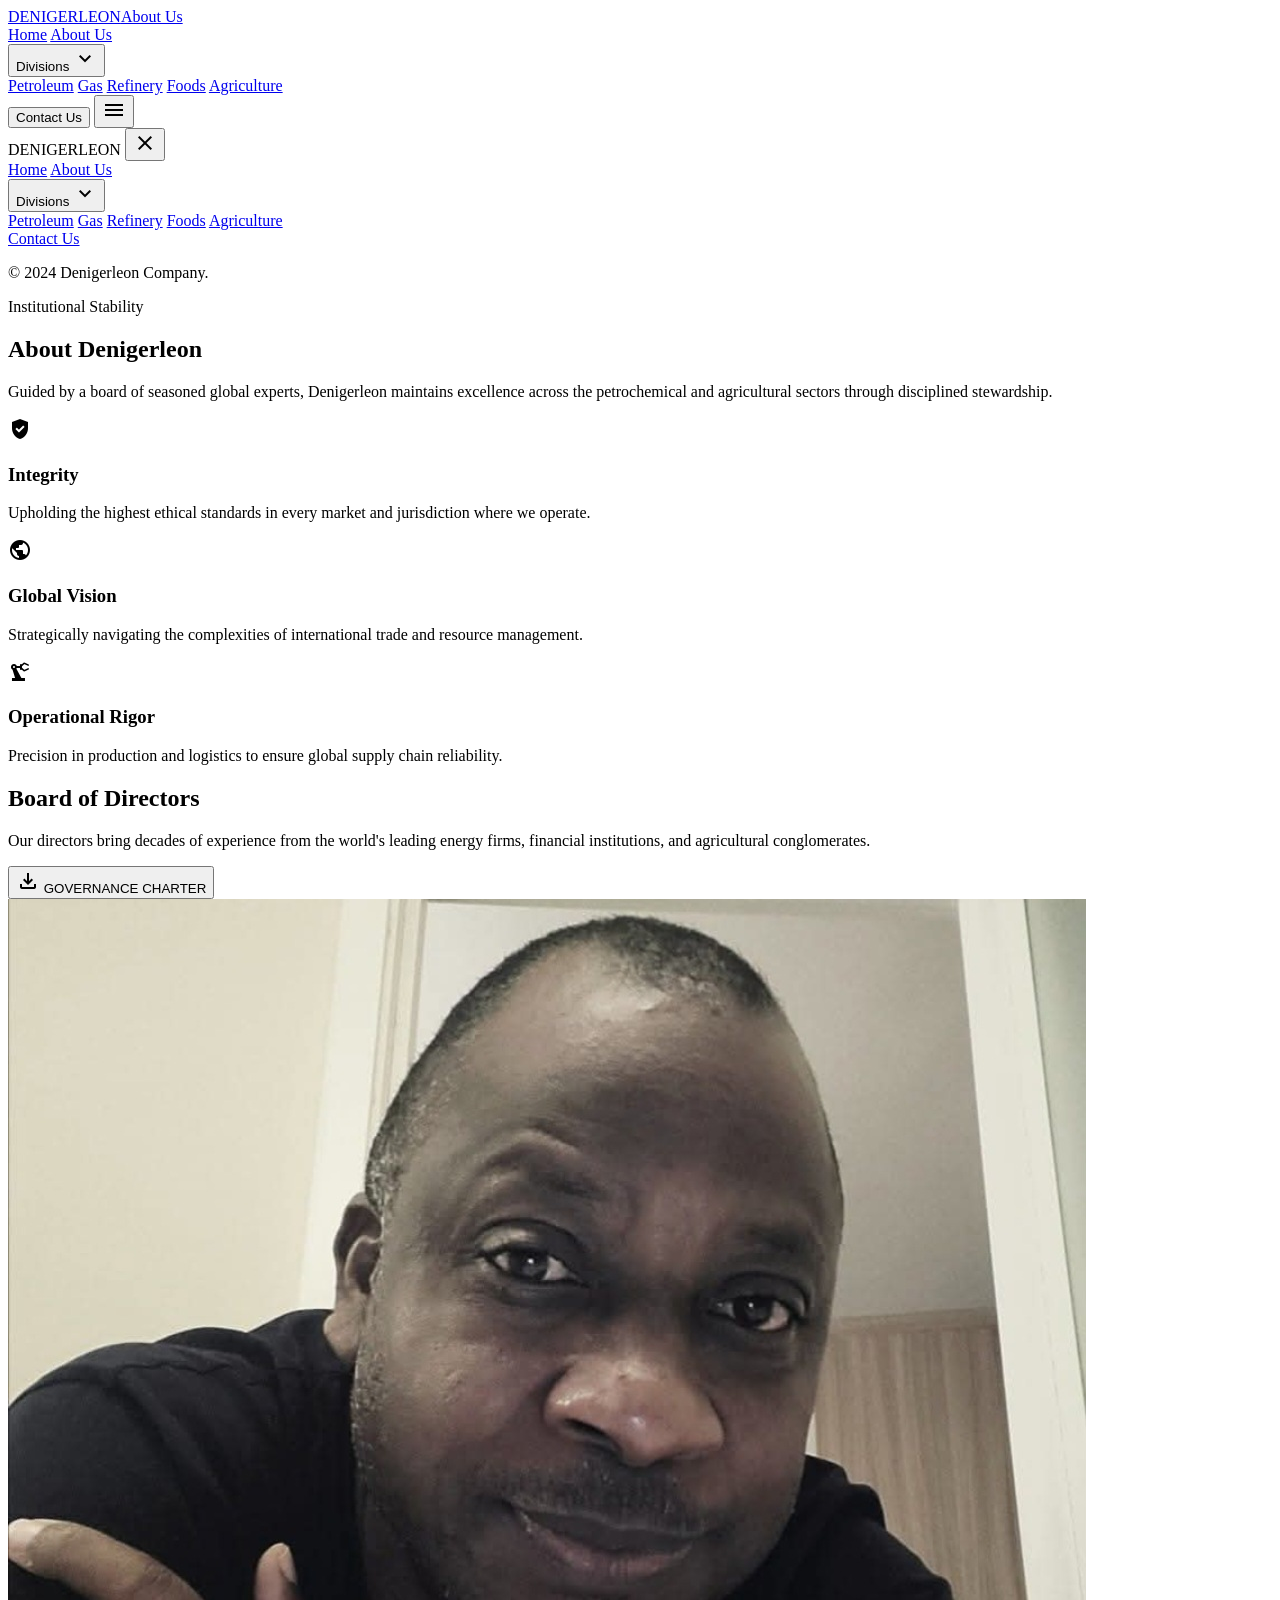
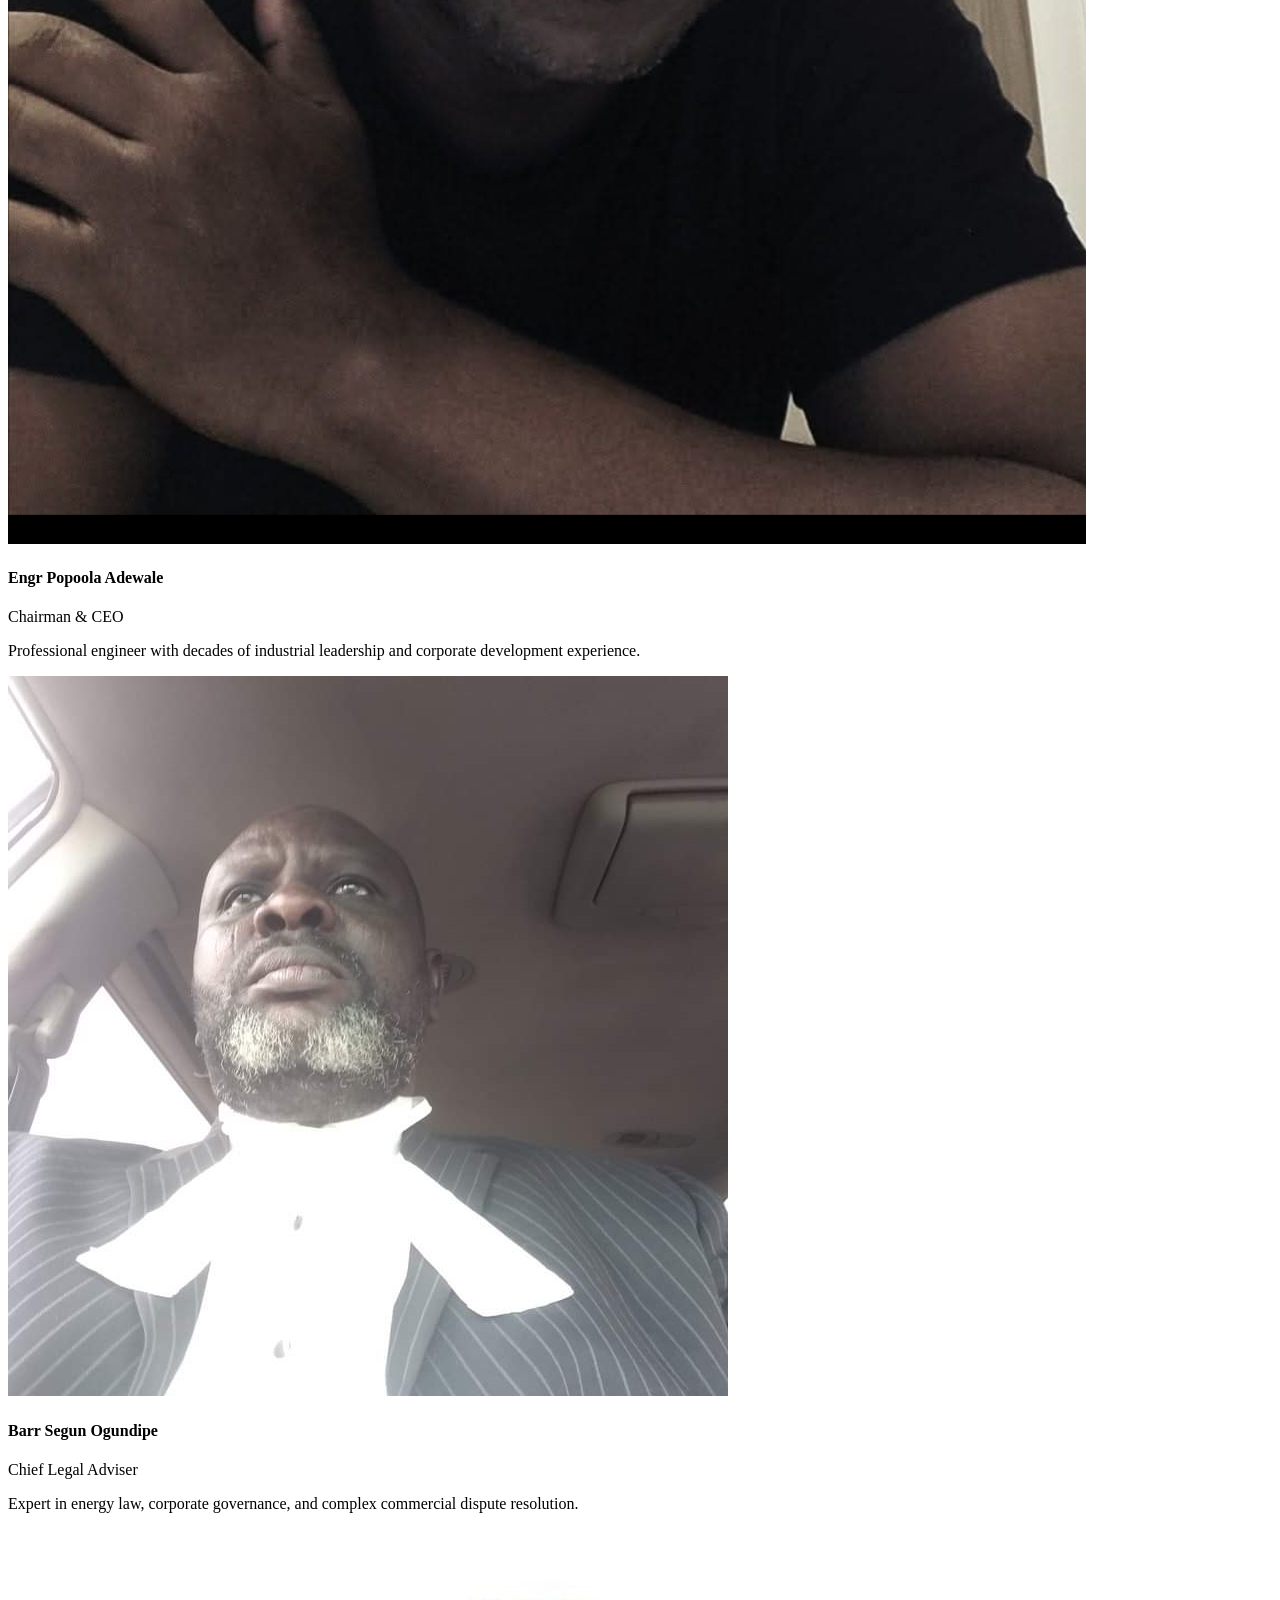
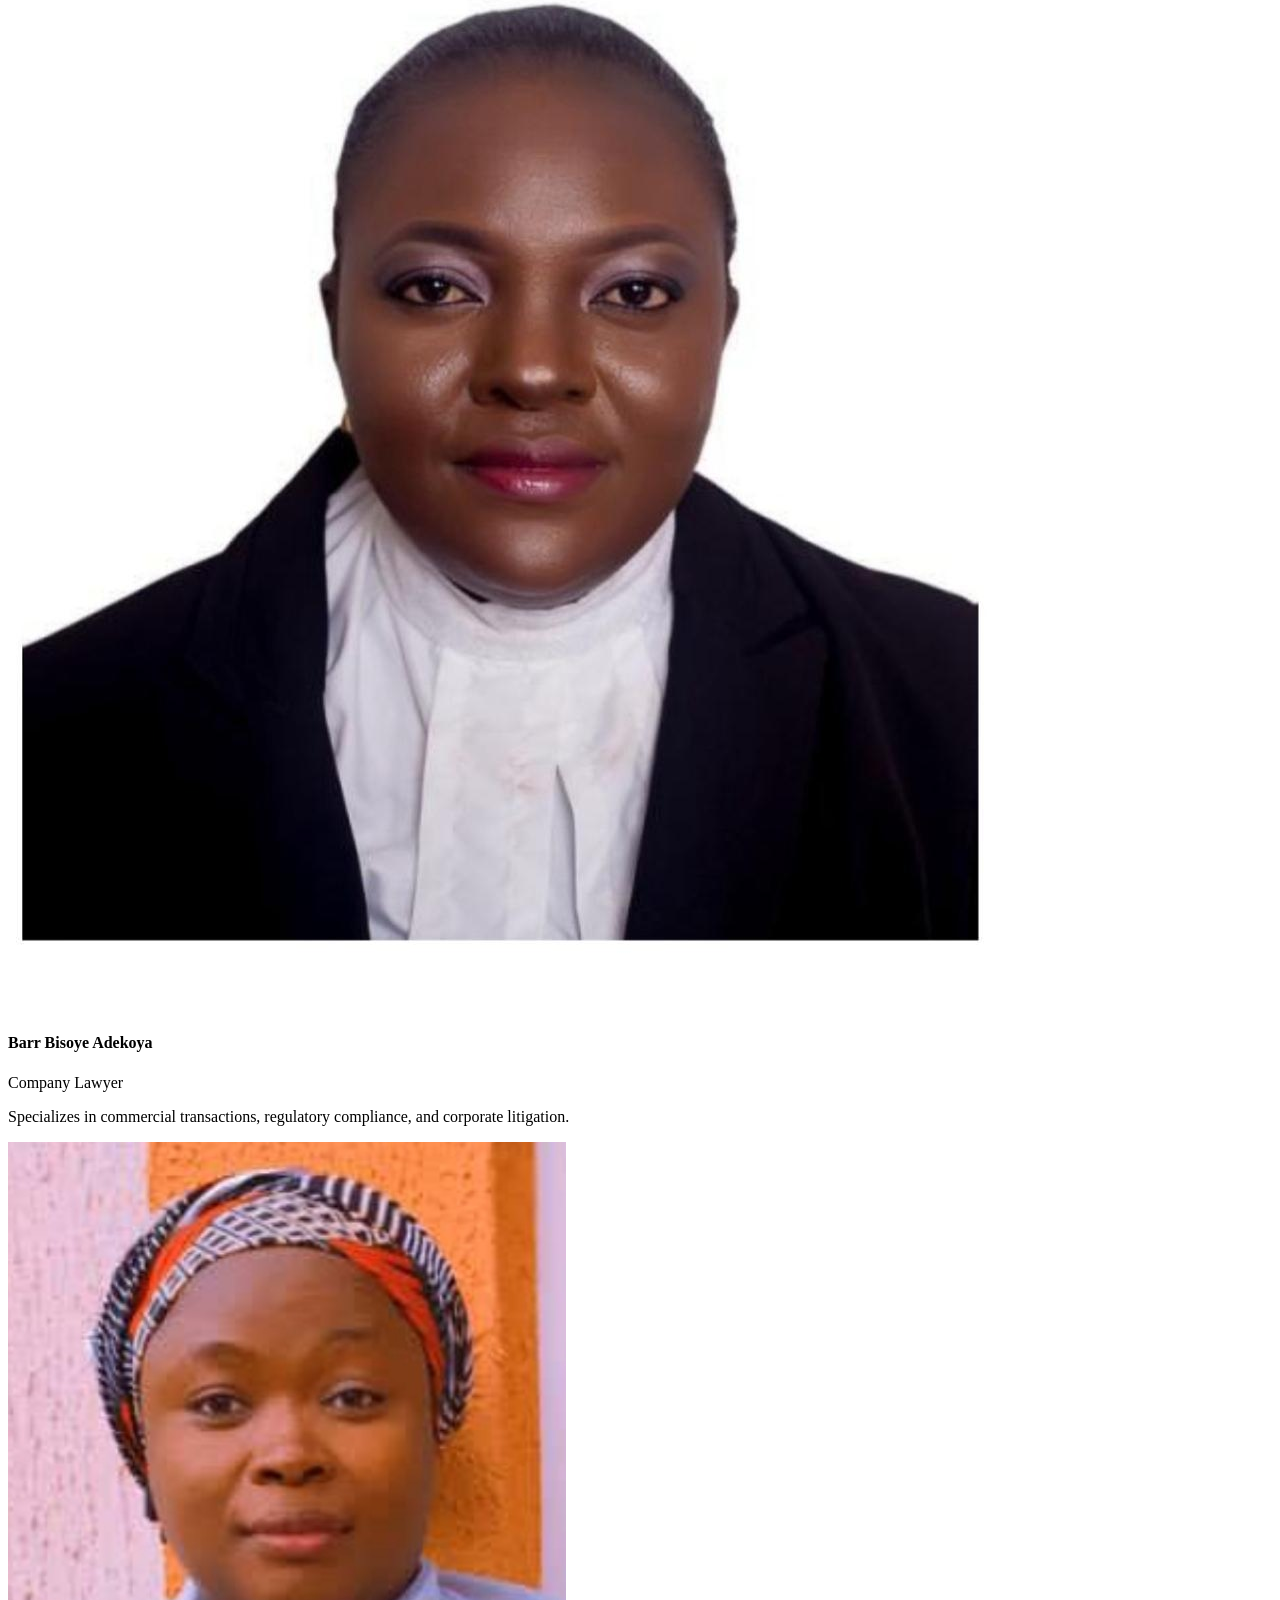
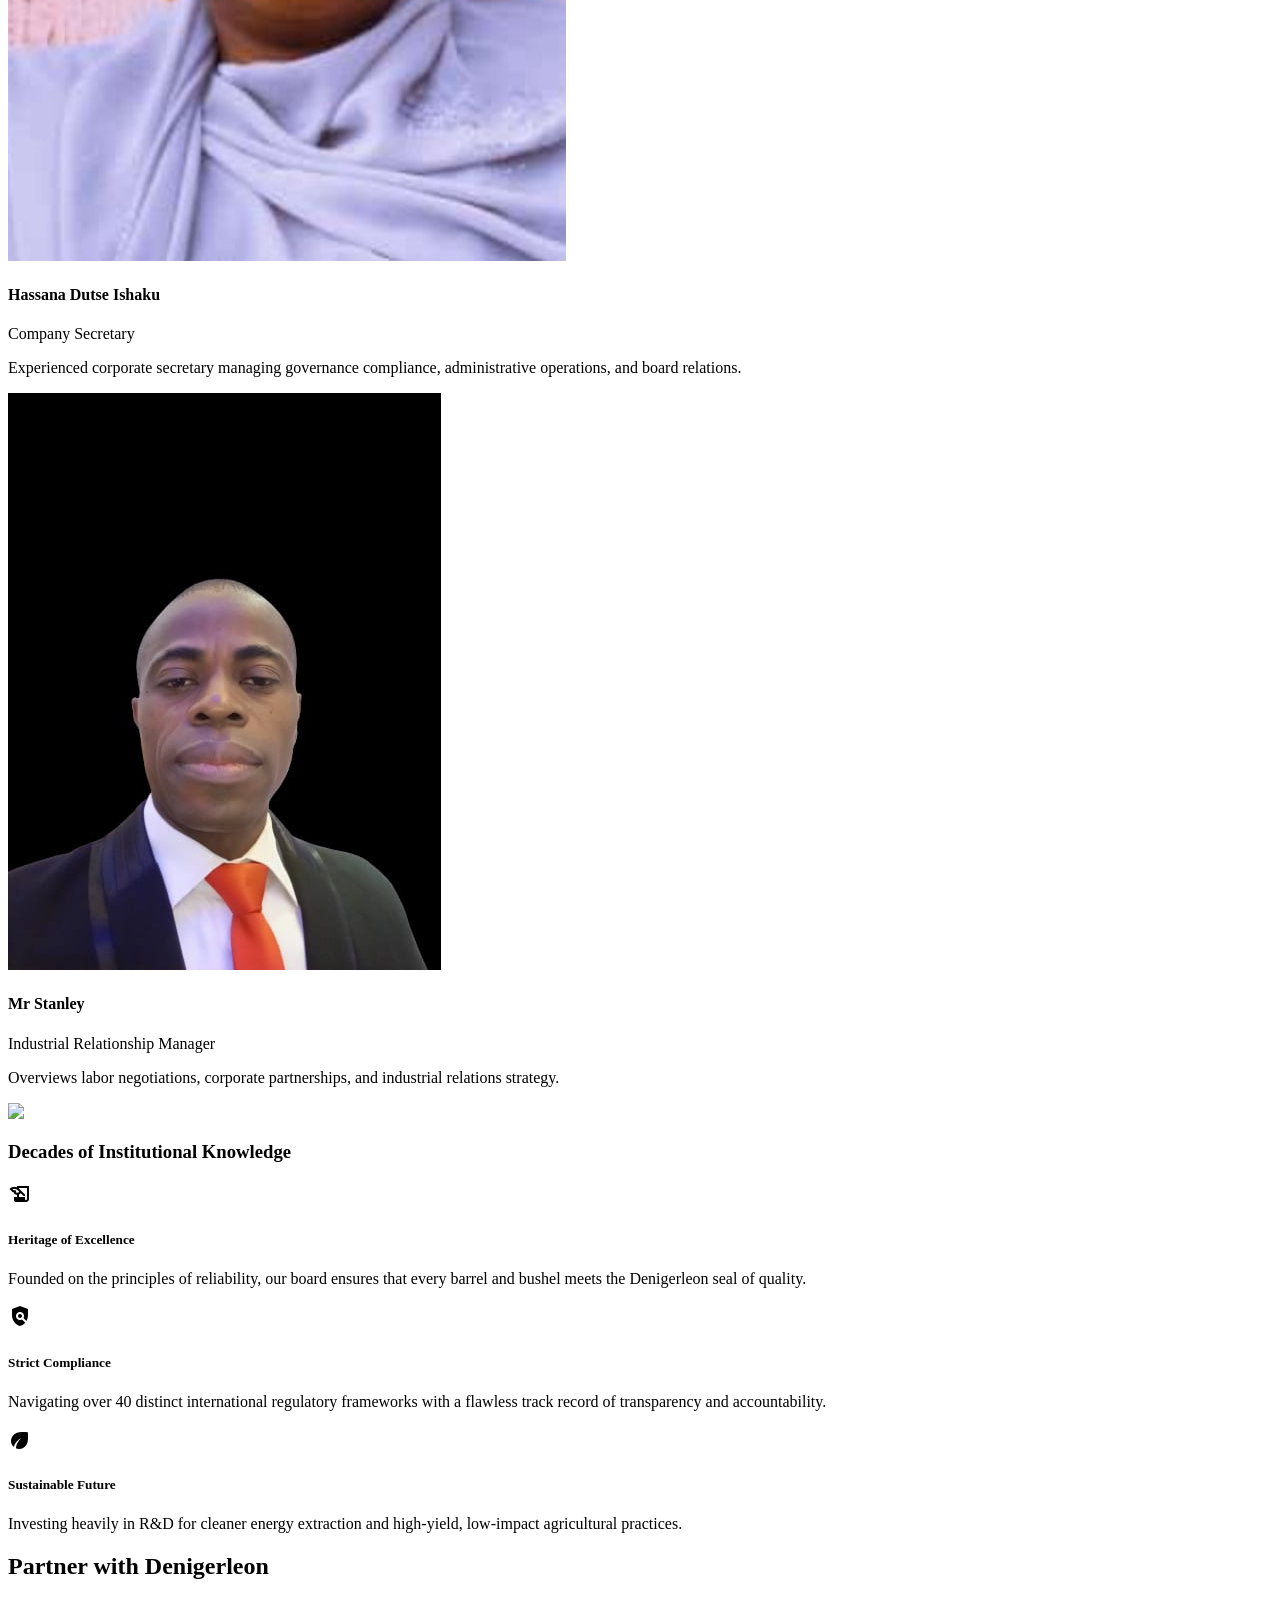
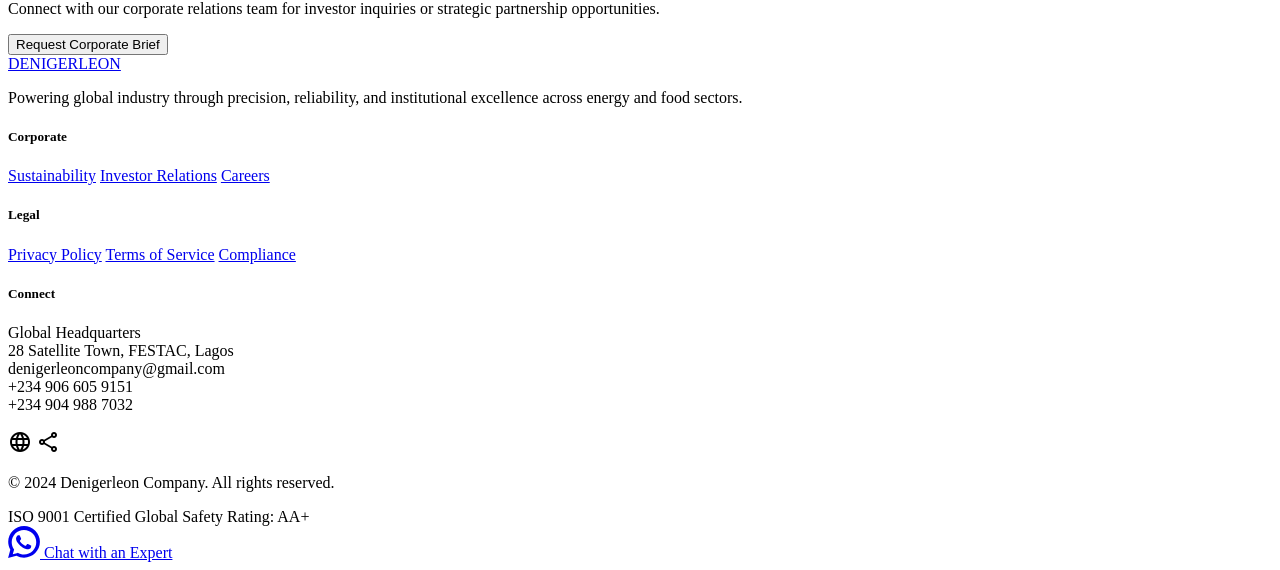
==== about.html @ 096b97d7 "style: update footer text colors to slate-300 across all site pages" ====
<!DOCTYPE html>

<html class="light" lang="en"><head>
<meta charset="utf-8"/>
<meta content="width=device-width, initial-scale=1.0" name="viewport"/>
<title>Leadership | DENIGERLEON</title>
<script src="https://cdn.tailwindcss.com?plugins=forms,container-queries"></script>
<link href="https://fonts.googleapis.com/css2?family=Montserrat:wght@600;700&amp;family=Inter:wght@400;500;600&amp;display=swap" rel="stylesheet"/>
<link href="https://fonts.googleapis.com/css2?family=Material+Symbols+Outlined:wght,FILL@100..700,0..1&amp;display=swap" rel="stylesheet"/>
<link href="https://fonts.googleapis.com/css2?family=Material+Symbols+Outlined:wght,FILL@100..700,0..1&amp;display=swap" rel="stylesheet"/>
<script id="tailwind-config">
      tailwind.config = {
        darkMode: "class",
        theme: {
          extend: {
            "colors": {
                    "energy-blue": "#3C5CCF",
                    "on-secondary-fixed-variant": "#5d4201",
                    "surface-container-high": "#e0e8fb",
                    "error-container": "#ffdad6",
                    "primary-fixed-dim": "#c5c6d1",
                    "surface-dim": "#d2daec",
                    "secondary-fixed-dim": "#e9c176",
                    "on-primary-fixed": "#191b23",
                    "secondary-container": "#fed488",
                    "on-secondary-fixed": "#261900",
                    "surface-container-low": "#f0f3ff",
                    "on-primary-fixed-variant": "#45464f",
                    "inverse-on-surface": "#ecf1ff",
                    "background": "#f9f9ff",
                    "on-error-container": "#93000a",
                    "outline-variant": "#c7c6cb",
                    "on-tertiary-fixed": "#001453",
                    "tertiary-fixed": "#dde1ff",
                    "surface-container": "#e7eeff",
                    "error": "#ba1a1a",
                    "surface-tint": "#5c5e67",
                    "on-tertiary-container": "#607ff3",
                    "on-primary": "#ffffff",
                    "primary": "#05070e",
                    "inverse-primary": "#c5c6d1",
                    "primary-container": "#1d1f27",
                    "on-tertiary": "#ffffff",
                    "tertiary-fixed-dim": "#b7c4ff",
                    "on-primary-container": "#858690",
                    "surface-bright": "#f9f9ff",
                    "tertiary-container": "#00175b",
                    "on-tertiary-fixed-variant": "#113aaf",
                    "secondary": "#775a19",
                    "on-background": "#141c29",
                    "inverse-surface": "#29313f",
                    "primary-fixed": "#e1e2ed",
                    "gold-accent": "#C5A059",
                    "surface-container-highest": "#dbe3f5",
                    "on-error": "#ffffff",
                    "navy-deep": "#1D1F27",
                    "on-surface-variant": "#46464b",
                    "on-secondary": "#ffffff",
                    "tertiary": "#000420",
                    "on-secondary-container": "#785a1a",
                    "secondary-fixed": "#ffdea5",
                    "outline": "#77767c",
                    "slate-gray": "#6A7282",
                    "on-surface": "#141c29",
                    "surface-container-lowest": "#ffffff",
                    "surface-variant": "#dbe3f5",
                    "surface": "#f9f9ff",
                    "surface-off-white": "#F8F8F8"
            },
            "borderRadius": {
                    "DEFAULT": "0.25rem",
                    "lg": "0.5rem",
                    "xl": "0.75rem",
                    "full": "9999px"
            },
            "spacing": {
                    "margin-desktop": "64px",
                    "stack-lg": "32px",
                    "container-max": "1280px",
                    "gutter": "24px",
                    "margin-tablet": "32px",
                    "stack-sm": "8px",
                    "stack-md": "16px",
                    "margin-mobile": "20px"
            },
            "fontFamily": {
                    "display-lg": ["Montserrat"],
                    "headline-md": ["Montserrat"],
                    "headline-lg": ["Montserrat"],
                    "label-sm": ["Inter"],
                    "body-md": ["Inter"],
                    "label-lg": ["Inter"],
                    "body-lg": ["Inter"]
            },
            "fontSize": {
                    "display-lg": ["56px", {"lineHeight": "64px", "letterSpacing": "-0.02em", "fontWeight": "700"}],
                    "headline-md": ["24px", {"lineHeight": "32px", "fontWeight": "600"}],
                    "headline-lg": ["32px", {"lineHeight": "40px", "fontWeight": "600"}],
                    "label-sm": ["12px", {"lineHeight": "16px", "letterSpacing": "0.03em", "fontWeight": "500"}],
                    "body-md": ["16px", {"lineHeight": "24px", "fontWeight": "400"}],
                    "label-lg": ["14px", {"lineHeight": "20px", "letterSpacing": "0.05em", "fontWeight": "600"}],
                    "body-lg": ["18px", {"lineHeight": "28px", "fontWeight": "400"}]
            }
          },
        },
      }
    </script>
<style>
        .material-symbols-outlined {
            font-variation-settings: 'FILL' 0, 'wght' 400, 'GRAD' 0, 'opsz' 24;
        }
        .text-shadow-sm { text-shadow: 0 1px 2px rgba(0,0,0,0.1); }
        .bento-grid {
            display: grid;
            grid-template-columns: repeat(12, 1fr);
            gap: 24px;
        }
        .executive-card:hover .overlay { opacity: 1; }
    </style>
<link href="css/transitions.css" rel="stylesheet"/>
</head>
<body class="bg-surface-off-white text-on-surface font-body-md selection:bg-gold-accent selection:text-navy-deep overflow-x-hidden">
<!-- Top Navigation Bar (Shared Component) -->
<header class="fixed top-0 w-full z-50 h-20 bg-surface-container-lowest dark:bg-navy-deep shadow-sm transition-all duration-200">
<div class="container mx-auto max-w-container-max h-full flex justify-between items-center px-4 md:px-8">
<a href="index.html" class="flex items-center gap-2"><span class="font-display-lg text-headline-md font-bold text-navy-deep dark:text-surface-bright tracking-tight">DENIGERLEON</span><span class="text-xs font-bold text-gold-accent tracking-widest uppercase border-l border-black/10 dark:border-white/10 pl-2 ml-1 shrink-0">About Us</span></a>
<nav class="hidden md:flex items-center gap-8">
  <a class="text-slate-gray dark:text-on-surface-variant hover:text-gold-accent font-label-lg text-label-lg uppercase tracking-wider transition-all duration-200" href="index.html">Home</a>
  <a class="text-gold-accent border-b-2 border-gold-accent pb-1 font-label-lg text-label-lg uppercase tracking-wider transition-all duration-200" href="about.html">About Us</a>
  
  
  
  <!-- Divisions Dropdown -->
  <div class="relative group">
    <button class="text-slate-gray dark:text-on-surface-variant hover:text-gold-accent flex items-center gap-1 transition-colors duration-200 focus:outline-none py-2 font-label-lg text-label-lg uppercase tracking-wider">
      <span>Divisions</span>
      <span class="material-symbols-outlined text-sm transition-transform duration-200 group-hover:rotate-180">keyboard_arrow_down</span>
    </button>
    <!-- Dropdown Menu -->
    <div class="absolute left-0 mt-2 w-52 bg-navy-deep/95 backdrop-blur-md border border-white/10 rounded-lg shadow-xl opacity-0 invisible transform translate-y-2 group-hover:opacity-100 group-hover:visible group-hover:translate-y-0 transition-all duration-300 z-50 py-2">
      <a class="text-surface-bright/80 hover:text-gold-accent hover:bg-white/5 block px-4 py-2 text-sm transition-colors" href="petroleum.html">Petroleum</a>
      <a class="text-surface-bright/80 hover:text-gold-accent hover:bg-white/5 block px-4 py-2 text-sm transition-colors" href="gas.html">Gas</a>
      <a class="text-surface-bright/80 hover:text-gold-accent hover:bg-white/5 block px-4 py-2 text-sm transition-colors" href="refinery.html">Refinery</a>
      <a class="text-surface-bright/80 hover:text-gold-accent hover:bg-white/5 block px-4 py-2 text-sm transition-colors" href="foods.html">Foods</a>
      <a class="text-surface-bright/80 hover:text-gold-accent hover:bg-white/5 block px-4 py-2 text-sm transition-colors" href="agriculture.html">Agriculture</a>
    </div>
  </div>
</nav>
<div class="flex items-center gap-6">

<a href="contact.html" class="hidden sm:inline-block"><button class="bg-navy-deep text-on-primary px-6 py-2.5 rounded-lg font-label-lg uppercase tracking-widest hover:bg-gold-accent transition-standard">
                Contact Us
            </button></a>

<button id="mobile-menu-btn" class="md:hidden flex items-center justify-center p-2 text-navy-deep dark:text-surface-bright hover:text-gold-accent transition-colors duration-200 focus:outline-none" aria-label="Toggle mobile menu">
  <span class="material-symbols-outlined text-3xl">menu</span>
</button>
</div></div>
</header>

<!-- Mobile Drawer Backdrop -->
<div id="mobile-drawer-backdrop" class="fixed inset-0 bg-black/50 backdrop-blur-sm z-[90] opacity-0 pointer-events-none transition-opacity duration-300 md:hidden"></div>

<!-- Mobile Drawer/Overlay -->
<div id="mobile-drawer" class="fixed inset-y-0 right-0 w-full max-w-xs bg-navy-deep/98 backdrop-blur-lg z-[100] flex flex-col justify-between p-6 shadow-2xl transition-transform duration-300 transform translate-x-full md:hidden">
  <!-- Drawer Header -->
  <div class="flex justify-between items-center border-b border-white/10 pb-4">
    <span class="font-display-lg text-headline-md font-bold text-surface-bright tracking-tight">DENIGERLEON</span>
    <button id="mobile-menu-close" class="flex items-center justify-center p-2 text-surface-bright hover:text-gold-accent focus:outline-none transition-colors duration-200" aria-label="Close mobile menu">
      <span class="material-symbols-outlined text-3xl">close</span>
    </button>
  </div>
  
  <!-- Drawer Links -->
  <nav class="flex flex-col gap-6 my-auto items-start pl-4 w-full">
    <a class="text-surface-bright/80 hover:text-gold-accent font-display-lg text-2xl uppercase tracking-wider transition-colors duration-200" href="index.html">Home</a>
    <a class="text-gold-accent border-l-4 border-gold-accent pl-4 font-bold font-display-lg text-2xl uppercase tracking-wider transition-colors duration-200" href="about.html">About Us</a>
    
    
    
    <!-- Mobile Accordion Divisions -->
    <div class="w-full">
      <button id="mobile-divisions-toggle" class="text-surface-bright/80 hover:text-gold-accent flex items-center justify-between w-full font-display-lg text-2xl uppercase tracking-wider focus:outline-none">
        <span>Divisions</span>
        <span id="mobile-divisions-arrow" class=" material-symbols-outlined transition-transform duration-200">keyboard_arrow_down</span>
      </button>
      <div id="mobile-divisions-list" class="max-h-0 opacity-0 overflow-hidden flex-col gap-4 pl-4 mt-4 border-l border-white/10 transition-all duration-300 ease-in-out">
        <a class="text-surface-bright/70 hover:text-gold-accent font-display-lg text-xl uppercase tracking-wider transition-colors" href="petroleum.html">Petroleum</a>
        <a class="text-surface-bright/70 hover:text-gold-accent font-display-lg text-xl uppercase tracking-wider transition-colors" href="gas.html">Gas</a>
        <a class="text-surface-bright/70 hover:text-gold-accent font-display-lg text-xl uppercase tracking-wider transition-colors" href="refinery.html">Refinery</a>
        <a class="text-surface-bright/70 hover:text-gold-accent font-display-lg text-xl uppercase tracking-wider transition-colors" href="foods.html">Foods</a>
        <a class="text-surface-bright/70 hover:text-gold-accent font-display-lg text-xl uppercase tracking-wider transition-colors" href="agriculture.html">Agriculture</a>
      </div>
    </div>
  </nav>
  
  <!-- Drawer Footer -->
  <div class="flex flex-col items-center gap-4 border-t border-white/10 pt-6">
    <a href="contact.html" class="w-full text-center bg-gold-accent text-navy-deep font-label-lg py-3 rounded-lg uppercase tracking-wider hover:bg-gold-hover transition-colors duration-200 active:scale-95">Contact Us</a>
    <p class="text-xs text-on-surface-variant/60">© 2024 Denigerleon Company.</p>
  </div>
</div>
<main class="pt-20">
<!-- Hero Section -->
<section class="relative h-[460px] flex items-center overflow-hidden bg-navy-deep">

<div class="relative z-10 max-w-container-max mx-auto px-margin-mobile md:px-margin-desktop w-full">
<span class="text-gold-accent font-label-lg uppercase tracking-[0.3em] mb-4 block">Institutional Stability</span>
<h1 class="font-display-lg text-display-lg text-surface-bright mb-6 max-w-3xl">About Denigerleon</h1>
<p class="text-on-primary-container text-body-lg max-w-2xl">
                    Guided by a board of seasoned global experts, Denigerleon maintains excellence across the petrochemical and agricultural sectors through disciplined stewardship.
                </p>
</div>
</section>
<!-- Values & Corporate Summary -->
<section class="py-stack-lg bg-surface-container-lowest">
<div class="max-w-container-max mx-auto px-margin-mobile md:px-margin-desktop">
<div class="grid grid-cols-1 md:grid-cols-3 gap-gutter">
<div class="p-stack-md border-l-4 border-gold-accent bg-surface-container-low rounded-r-xl">
<span class="material-symbols-outlined text-gold-accent mb-4" style="font-variation-settings: 'FILL' 1;">verified_user</span>
<h3 class="font-headline-md text-navy-deep mb-2">Integrity</h3>
<p class="text-slate-gray text-body-md">Upholding the highest ethical standards in every market and jurisdiction where we operate.</p>
</div>
<div class="p-stack-md border-l-4 border-energy-blue bg-surface-container-low rounded-r-xl">
<span class="material-symbols-outlined text-energy-blue mb-4" style="font-variation-settings: 'FILL' 1;">public</span>
<h3 class="font-headline-md text-navy-deep mb-2">Global Vision</h3>
<p class="text-slate-gray text-body-md">Strategically navigating the complexities of international trade and resource management.</p>
</div>
<div class="p-stack-md border-l-4 border-navy-deep bg-surface-container-low rounded-r-xl">
<span class="material-symbols-outlined text-navy-deep mb-4" style="font-variation-settings: 'FILL' 1;">precision_manufacturing</span>
<h3 class="font-headline-md text-navy-deep mb-2">Operational Rigor</h3>
<p class="text-slate-gray text-body-md">Precision in production and logistics to ensure global supply chain reliability.</p>
</div>
</div>
</div>
</section>
<!-- Directors Grid -->
<section class="py-24 bg-surface-off-white">
<div class="max-w-container-max mx-auto px-margin-mobile md:px-margin-desktop">
<div class="flex flex-col md:flex-row justify-between items-end mb-16 gap-8">
<div class="max-w-2xl">
<h2 class="font-display-lg text-headline-lg text-navy-deep mb-4">Board of Directors</h2>
<div class="w-20 h-1 bg-gold-accent mb-6"></div>
<p class="text-slate-gray text-body-lg">Our directors bring decades of experience from the world's leading energy firms, financial institutions, and agricultural conglomerates.</p>
</div>
<div class="flex gap-4">
<button class="flex items-center gap-2 border border-outline text-navy-deep px-6 py-3 rounded hover:bg-navy-deep hover:text-white transition-standard font-label-lg">
<span class="material-symbols-outlined text-sm">download</span>
                            GOVERNANCE CHARTER
                        </button>
</div>
</div>
<div class="grid grid-cols-1 sm:grid-cols-2 lg:grid-cols-3 xl:grid-cols-5 gap-6">
<!-- Director 1 -->
<div class="group relative overflow-hidden bg-white rounded-xl shadow-sm transition-standard hover:-translate-y-2 hover:shadow-xl executive-card">
<div class="aspect-[3/4] relative overflow-hidden">
<div class="absolute inset-0 bg-navy-deep/20 group-hover:bg-transparent transition-standard z-10"></div>
<img class="w-full h-full object-cover" data-alt="A professional studio portrait of Engr Popoola Adewale." src="img/Engr%20Popoola%20Adewale%20ceo.jpg"/>
</div>
<div class="p-6 border-t border-outline-variant">
<h4 class="font-headline-md text-navy-deep mb-1">Engr Popoola Adewale</h4>
<p class="text-gold-accent font-label-lg tracking-wider uppercase text-xs mb-4">Chairman &amp; CEO</p>
<p class="text-slate-gray text-body-md line-clamp-2">Professional engineer with decades of industrial leadership and corporate development experience.</p>
</div>
</div>
<!-- Director 2 -->
<div class="group relative overflow-hidden bg-white rounded-xl shadow-sm transition-standard hover:-translate-y-2 hover:shadow-xl executive-card">
<div class="aspect-[3/4] relative overflow-hidden">
<div class="absolute inset-0 bg-navy-deep/20 group-hover:bg-transparent transition-standard z-10"></div>
<img class="w-full h-full object-cover" data-alt="A professional studio portrait of Barr Segun Ogundipe." src="img/Cheif%20Legal%20Adviser%20%20Barr%20Segun%20Ogundipe.jpg"/>
</div>
<div class="p-6 border-t border-outline-variant">
<h4 class="font-headline-md text-navy-deep mb-1">Barr Segun Ogundipe</h4>
<p class="text-gold-accent font-label-lg tracking-wider uppercase text-xs mb-4">Chief Legal Adviser</p>
<p class="text-slate-gray text-body-md line-clamp-2">Expert in energy law, corporate governance, and complex commercial dispute resolution.</p>
</div>
</div>
<!-- Director 3 -->
<div class="group relative overflow-hidden bg-white rounded-xl shadow-sm transition-standard hover:-translate-y-2 hover:shadow-xl executive-card">
<div class="aspect-[3/4] relative overflow-hidden">
<div class="absolute inset-0 bg-navy-deep/20 group-hover:bg-transparent transition-standard z-10"></div>
<img class="w-full h-full object-cover" data-alt="A professional studio portrait of Barr Bisoye Adekoya." src="img/Company%20%20Lawyer%20%20Barr%20Bisoye%20Adekoya.jpg"/>
</div>
<div class="p-6 border-t border-outline-variant">
<h4 class="font-headline-md text-navy-deep mb-1">Barr Bisoye Adekoya</h4>
<p class="text-gold-accent font-label-lg tracking-wider uppercase text-xs mb-4">Company Lawyer</p>
<p class="text-slate-gray text-body-md line-clamp-2">Specializes in commercial transactions, regulatory compliance, and corporate litigation.</p>
</div>
</div>
<!-- Director 4 -->
<div class="group relative overflow-hidden bg-white rounded-xl shadow-sm transition-standard hover:-translate-y-2 hover:shadow-xl executive-card">
<div class="aspect-[3/4] relative overflow-hidden">
<div class="absolute inset-0 bg-navy-deep/20 group-hover:bg-transparent transition-standard z-10"></div>
<img class="w-full h-full object-cover" data-alt="A professional studio portrait of Hassana Dutse Ishaku." src="img/Company%20%20Secretary%20%20Hassana%20%20Dutse%20Ishaku.jpg"/>
</div>
<div class="p-6 border-t border-outline-variant">
<h4 class="font-headline-md text-navy-deep mb-1">Hassana Dutse Ishaku</h4>
<p class="text-gold-accent font-label-lg tracking-wider uppercase text-xs mb-4">Company Secretary</p>
<p class="text-slate-gray text-body-md line-clamp-2">Experienced corporate secretary managing governance compliance, administrative operations, and board relations.</p>
</div>
</div>
<!-- Director 5 -->
<div class="group relative overflow-hidden bg-white rounded-xl shadow-sm transition-standard hover:-translate-y-2 hover:shadow-xl executive-card">
<div class="aspect-[3/4] relative overflow-hidden">
<div class="absolute inset-0 bg-navy-deep/20 group-hover:bg-transparent transition-standard z-10"></div>
<img class="w-full h-full object-cover" data-alt="A professional studio portrait of Mr. Stanley." src="img/Industrial%20%20Relationship%20%20Manager%20Mr%20Stanley.jpg"/>
</div>
<div class="p-6 border-t border-outline-variant">
<h4 class="font-headline-md text-navy-deep mb-1">Mr Stanley</h4>
<p class="text-gold-accent font-label-lg tracking-wider uppercase text-xs mb-4">Industrial Relationship Manager</p>
<p class="text-slate-gray text-body-md line-clamp-2">Overviews labor negotiations, corporate partnerships, and industrial relations strategy.</p>
</div>
</div>
</div>
</div>
</div>
</section>
<!-- Institutional Trust Section -->
<section class="py-24 bg-navy-deep text-on-primary">
<div class="max-w-container-max mx-auto px-margin-mobile md:px-margin-desktop grid grid-cols-1 lg:grid-cols-2 gap-24 items-center">
<div class="relative">
<div class="hidden md:block absolute -top-12 -left-12 w-32 h-32 border-l-2 border-t-2 border-gold-accent opacity-30"></div>
<div class="hidden md:block absolute -bottom-12 -right-12 w-32 h-32 border-r-2 border-b-2 border-gold-accent opacity-30"></div>
<img class="rounded-lg shadow-2xl relative z-10" data-alt="A high-angle architectural shot of a massive, modern refinery and industrial complex at dawn. The metal structures are illuminated by soft morning light, creating a palette of deep blues, silvers, and warm gold highlights. The scene is clean, organized, and monumental, symbolizing industrial power and precision. The sky is a clear gradient of soft orange and deep morning blue." src="https://lh3.googleusercontent.com/aida-public/[base64]"/>
</div>
<div>
<h3 class="font-display-lg text-headline-lg mb-8 leading-tight">Decades of Institutional Knowledge</h3>
<div class="space-y-8">
<div class="flex gap-6">
<div class="w-12 h-12 bg-gold-accent flex items-center justify-center rounded-full shrink-0">
<span class="material-symbols-outlined text-navy-deep" style="font-variation-settings: 'FILL' 1;">history_edu</span>
</div>
<div>
<h5 class="font-headline-md text-body-lg font-bold mb-2">Heritage of Excellence</h5>
<p class="text-on-primary-container">Founded on the principles of reliability, our board ensures that every barrel and bushel meets the Denigerleon seal of quality.</p>
</div>
</div>
<div class="flex gap-6">
<div class="w-12 h-12 bg-energy-blue flex items-center justify-center rounded-full shrink-0">
<span class="material-symbols-outlined text-white" style="font-variation-settings: 'FILL' 1;">policy</span>
</div>
<div>
<h5 class="font-headline-md text-body-lg font-bold mb-2">Strict Compliance</h5>
<p class="text-on-primary-container">Navigating over 40 distinct international regulatory frameworks with a flawless track record of transparency and accountability.</p>
</div>
</div>
<div class="flex gap-6">
<div class="w-12 h-12 bg-surface-bright flex items-center justify-center rounded-full shrink-0">
<span class="material-symbols-outlined text-navy-deep" style="font-variation-settings: 'FILL' 1;">eco</span>
</div>
<div>
<h5 class="font-headline-md text-body-lg font-bold mb-2">Sustainable Future</h5>
<p class="text-on-primary-container">Investing heavily in R&amp;D for cleaner energy extraction and high-yield, low-impact agricultural practices.</p>
</div>
</div>
</div>
</div>
</div>
</section>
<!-- CTA Section -->
<section class="py-20 bg-gold-accent">
<div class="max-w-container-max mx-auto px-margin-mobile md:px-margin-desktop flex flex-col md:flex-row justify-between items-center gap-12 text-center md:text-left">
<div>
<h2 class="font-display-lg text-headline-lg text-navy-deep mb-2">Partner with Denigerleon</h2>
<p class="text-navy-deep/80 text-body-lg">Connect with our corporate relations team for investor inquiries or strategic partnership opportunities.</p>
</div>
<button class="bg-navy-deep text-white px-10 py-4 rounded-lg font-bold uppercase tracking-widest hover:scale-105 transition-standard shadow-lg">
                    Request Corporate Brief
                </button>
</div>
</section>
</main>
<!-- Footer (Shared Component) -->
<footer id="footer" class="w-full py-stack-lg px-margin-mobile md:px-margin-desktop lg:px-64 grid grid-cols-1 md:grid-cols-4 gap-gutter bg-navy-deep">
<div class="col-span-1 md:col-span-1">
<a href="index.html" class="font-headline-md text-headline-md font-bold text-surface-container-lowest mb-6 block">DENIGERLEON</a>
<p class="text-slate-300 font-body-md mb-6">Powering global industry through precision, reliability, and institutional excellence across energy and food sectors.</p>
</div>
<div class="flex flex-col gap-4">
<h5 class="text-surface-bright font-bold uppercase tracking-widest text-xs mb-2">Corporate</h5>
<a class="text-slate-300 hover:text-surface-bright transition-colors font-body-md" href="about.html">Sustainability</a>
<a class="text-slate-300 hover:text-surface-bright transition-colors font-body-md" href="about.html">Investor Relations</a>
<a class="text-slate-300 hover:text-surface-bright transition-colors font-body-md" href="about.html">Careers</a>
</div>
<div class="flex flex-col gap-4">
<h5 class="text-surface-bright font-bold uppercase tracking-widest text-xs mb-2">Legal</h5>
<a class="text-slate-300 hover:text-surface-bright transition-colors font-body-md" href="#">Privacy Policy</a>
<a class="text-slate-300 hover:text-surface-bright transition-colors font-body-md" href="#">Terms of Service</a>
<a class="text-slate-300 hover:text-surface-bright transition-colors font-body-md" href="#">Compliance</a>
</div>
<div class="flex flex-col gap-4">
<h5 class="text-surface-bright font-bold uppercase tracking-widest text-xs mb-2 text-gold-accent">Connect</h5>
<p class="text-slate-300 font-body-md">Global Headquarters<br/>28 Satellite Town, FESTAC, Lagos<br/>denigerleoncompany@gmail.com<br/>+234 906 605 9151<br/>+234 904 988 7032</p>
<div class="flex gap-4 mt-2">
<span class="material-symbols-outlined text-surface-bright cursor-pointer hover:text-gold-accent transition-standard">language</span>
<span class="material-symbols-outlined text-surface-bright cursor-pointer hover:text-gold-accent transition-standard">share</span>
</div>
</div>
<div class="col-span-1 md:col-span-4 mt-12 pt-8 border-t border-white/10 flex justify-between items-center">
<p class="text-slate-300 font-body-md">© 2024 Denigerleon Company. All rights reserved.</p>
<div class="flex gap-8">
<span class="text-slate-300 text-sm">ISO 9001 Certified</span>
<span class="text-slate-300 text-sm">Global Safety Rating: AA+</span>
</div>
</div>
</footer>
<script>
        // Standardized header scroll shadow transition
        window.addEventListener('scroll', () => {
            const header = document.querySelector('header') || document.getElementById('top-nav');
            if (header) {
                if (window.scrollY > 50) {
                    header.classList.add('nav-scrolled');
                } else {
                    header.classList.remove('nav-scrolled');
                }
            }
        });

        // Simple hover effect for director cards
        const cards = document.querySelectorAll('.executive-card');
        cards.forEach(card => {
            card.addEventListener('mouseenter', () => {
                card.querySelector('img').style.transform = 'scale(1.05)';
            });
            card.addEventListener('mouseleave', () => {
                card.querySelector('img').style.transform = 'scale(1)';
            });
        });
    </script>

<script>
    // Mobile drawer toggle logic
    (function() {
        const mobileMenuBtn = document.getElementById('mobile-menu-btn');
        const mobileMenuClose = document.getElementById('mobile-menu-close');
        const mobileDrawer = document.getElementById('mobile-drawer');
        const mobileDrawerBackdrop = document.getElementById('mobile-drawer-backdrop');

        function openMenu() {
            if (mobileDrawer) mobileDrawer.classList.remove('translate-x-full');
            if (mobileDrawerBackdrop) {
                mobileDrawerBackdrop.classList.remove('opacity-0', 'pointer-events-none');
                mobileDrawerBackdrop.classList.add('opacity-100', 'pointer-events-auto');
            }
            document.body.classList.add('overflow-hidden');
        }

        function closeMenu() {
            if (mobileDrawer) mobileDrawer.classList.add('translate-x-full');
            if (mobileDrawerBackdrop) {
                mobileDrawerBackdrop.classList.remove('opacity-100', 'pointer-events-auto');
                mobileDrawerBackdrop.classList.add('opacity-0', 'pointer-events-none');
            }
            document.body.classList.remove('overflow-hidden');
        }

        if (mobileMenuBtn) {
            mobileMenuBtn.addEventListener('click', openMenu);
        }

        if (mobileMenuClose) {
            mobileMenuClose.addEventListener('click', closeMenu);
        }

        if (mobileDrawerBackdrop) {
            mobileDrawerBackdrop.addEventListener('click', closeMenu);
        }

        // Close drawer on link clicks (except accordion toggle)
        if (mobileDrawer) {
            const drawerLinks = mobileDrawer.querySelectorAll('nav a, a');
            drawerLinks.forEach(link => {
                link.addEventListener('click', closeMenu);
            });
        }

        // Mobile divisions accordion toggle
        const mobileDivisionsToggle = document.getElementById('mobile-divisions-toggle');
        const mobileDivisionsList = document.getElementById('mobile-divisions-list');
        const mobileDivisionsArrow = document.getElementById('mobile-divisions-arrow');

        if (mobileDivisionsToggle && mobileDivisionsList && mobileDivisionsArrow) {
            mobileDivisionsToggle.addEventListener('click', (e) => {
                e.stopPropagation(); // Prevent closing drawer on accordion click
                
                const isCollapsed = mobileDivisionsList.classList.contains('max-h-0');
                if (isCollapsed) {
                    // Expand
                    mobileDivisionsList.classList.remove('max-h-0', 'opacity-0');
                    mobileDivisionsList.classList.add('max-h-60', 'opacity-100', 'mt-4');
                    mobileDivisionsArrow.classList.add('rotate-180');
                } else {
                    // Collapse
                    mobileDivisionsList.classList.add('max-h-0', 'opacity-0');
                    mobileDivisionsList.classList.remove('max-h-60', 'opacity-100', 'mt-4');
                    mobileDivisionsArrow.classList.remove('rotate-180');
                }
            });
        }
    })();
</script>
<!-- WhatsApp Floating Button -->
<a class="fixed bottom-8 right-8 z-[100] flex items-center justify-center w-16 h-16 bg-[#25D366] text-white rounded-full shadow-2xl hover:scale-110 active:scale-95 transition-all group" href="https://wa.me/2349066059151" target="_blank">
<svg fill="currentColor" height="32" viewbox="0 0 24 24" width="32" xmlns="http://www.w3.org/2000/svg">
<path d="M.057 24l1.687-6.163c-1.041-1.804-1.588-3.849-1.588-5.946 0-6.556 5.332-11.891 11.893-11.891 3.181 0 6.167 1.24 8.413 3.488 2.245 2.248 3.481 5.236 3.481 8.403 0 6.556-5.332 11.89-11.891 11.89-2.015 0-3.991-.511-5.741-1.486l-6.254 1.705zm6.744-4.225l.403.239c1.439.856 3.096 1.309 4.792 1.309 5.067 0 9.189-4.123 9.189-9.189 0-2.456-.957-4.765-2.695-6.502s-4.047-2.693-6.501-2.693c-5.068 0-9.19 4.122-9.19 9.189 0 1.794.522 3.541 1.512 5.053l.269.412-1.004 3.665 3.735-.983zm10.024-5.38c-.28-.14-1.657-.818-1.913-.911-.257-.094-.443-.14-.63.14-.187.28-.723.911-.886 1.097-.163.187-.327.21-.607.07-.28-.14-1.183-.437-2.253-1.392-.833-.742-1.394-1.658-1.557-1.939-.163-.28-.017-.431.122-.571.126-.126.28-.327.42-.49.14-.163.187-.28.28-.467.094-.187.047-.35-.023-.49-.07-.14-.63-1.518-.863-2.079-.227-.547-.457-.472-.63-.481-.163-.008-.35-.01-.537-.01-.187 0-.49.07-.747.35-.257.28-.981.958-.981 2.336 0 1.378 1.004 2.71 1.144 2.897.14.187 1.977 3.018 4.79 4.223.67.287 1.192.458 1.599.587.673.214 1.285.183 1.769.111.539-.08 1.657-.677 1.89-1.332.233-.654.233-1.215.163-1.332-.07-.117-.257-.187-.537-.327z"></path>
</svg>
<span class="absolute -top-12 right-0 bg-navy-deep text-white text-[10px] py-1 px-3 rounded whitespace-nowrap opacity-0 group-hover:opacity-100 transition-opacity font-bold uppercase tracking-wider shadow-lg pointer-events-none">
            Chat with an Expert
        </span>
</a>
</body></html>
---- css/transitions.css ----
html {
  scroll-behavior: smooth;
}

/* --- VIEW TRANSITIONS (Cross-Document) --- */
@view-transition {
  navigation: auto;
}

@keyframes fade-in {
  from { opacity: 0; }
}
@keyframes fade-out {
  to { opacity: 0; }
}
@keyframes slide-from-right {
  from { transform: translateX(20px); }
}
@keyframes slide-to-left {
  to { transform: translateX(-20px); }
}

::view-transition-old(root) {
  animation: 90ms ease-out both fade-out,
             300ms cubic-bezier(0.4, 0, 0.2, 1) both slide-to-left;
}

::view-transition-new(root) {
  animation: 210ms cubic-bezier(0, 0, 0.2, 1) 90ms both fade-in,
             300ms cubic-bezier(0.4, 0, 0.2, 1) both slide-from-right;
}

/* --- STANDARDIZED HEADER TRANSPARENCY & SHADOW --- */
header.nav-scrolled, nav.nav-scrolled {
  background: rgba(255, 255, 255, 0.95) !important;
  backdrop-filter: blur(12px) !important;
  -webkit-backdrop-filter: blur(12px) !important;
  box-shadow: 0 4px 6px -1px rgb(0 0 0 / 0.1), 0 2px 4px -2px rgb(0 0 0 / 0.1) !important;
}

.dark header.nav-scrolled, .dark nav.nav-scrolled {
  background: rgba(29, 31, 39, 0.95) !important;
}

/* --- GLOBAL SMOOTH HOVER TRANSITIONS --- */
.transition-standard {
  transition: all 0.4s cubic-bezier(0.25, 0.8, 0.25, 1);
}

.transition-slow {
  transition: all 0.6s cubic-bezier(0.25, 0.8, 0.25, 1);
}

.transition-fast {
  transition: all 0.25s cubic-bezier(0.25, 0.8, 0.25, 1);
}

.card-hover-effect {
  transition: transform 0.4s cubic-bezier(0.34, 1.56, 0.64, 1), box-shadow 0.4s cubic-bezier(0.25, 0.8, 0.25, 1), border-color 0.4s cubic-bezier(0.25, 0.8, 0.25, 1);
}

.card-hover-effect:hover {
  transform: translateY(-8px);
  box-shadow: 0 12px 30px rgba(60, 92, 207, 0.15) !important;
}


/* Safe general selector for smoother interaction states */
a, button, select, input, textarea, svg, span, img, .group {
  transition-property: color, background-color, border-color, text-decoration-color, fill, stroke, opacity, box-shadow, transform, filter, backdrop-filter;
  transition-timing-function: cubic-bezier(0.4, 0, 0.2, 1);
  transition-duration: 300ms;
}
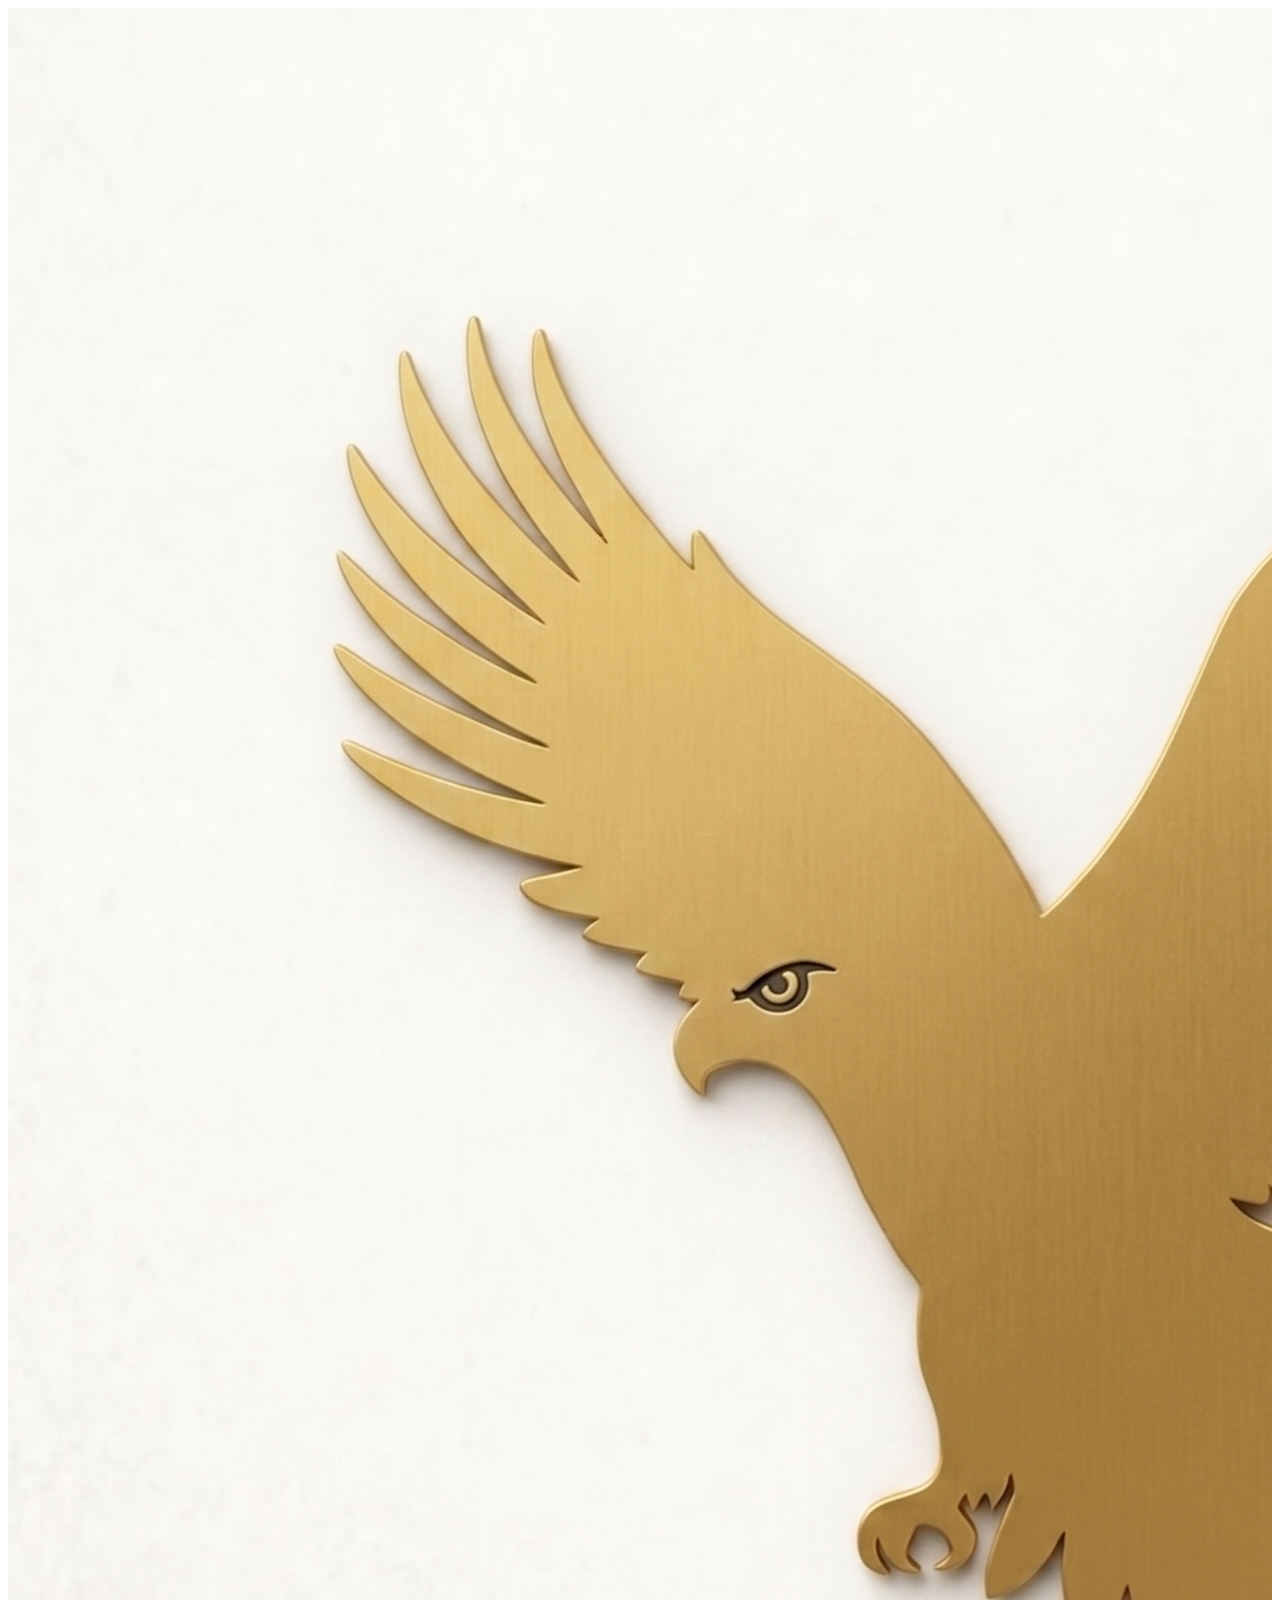
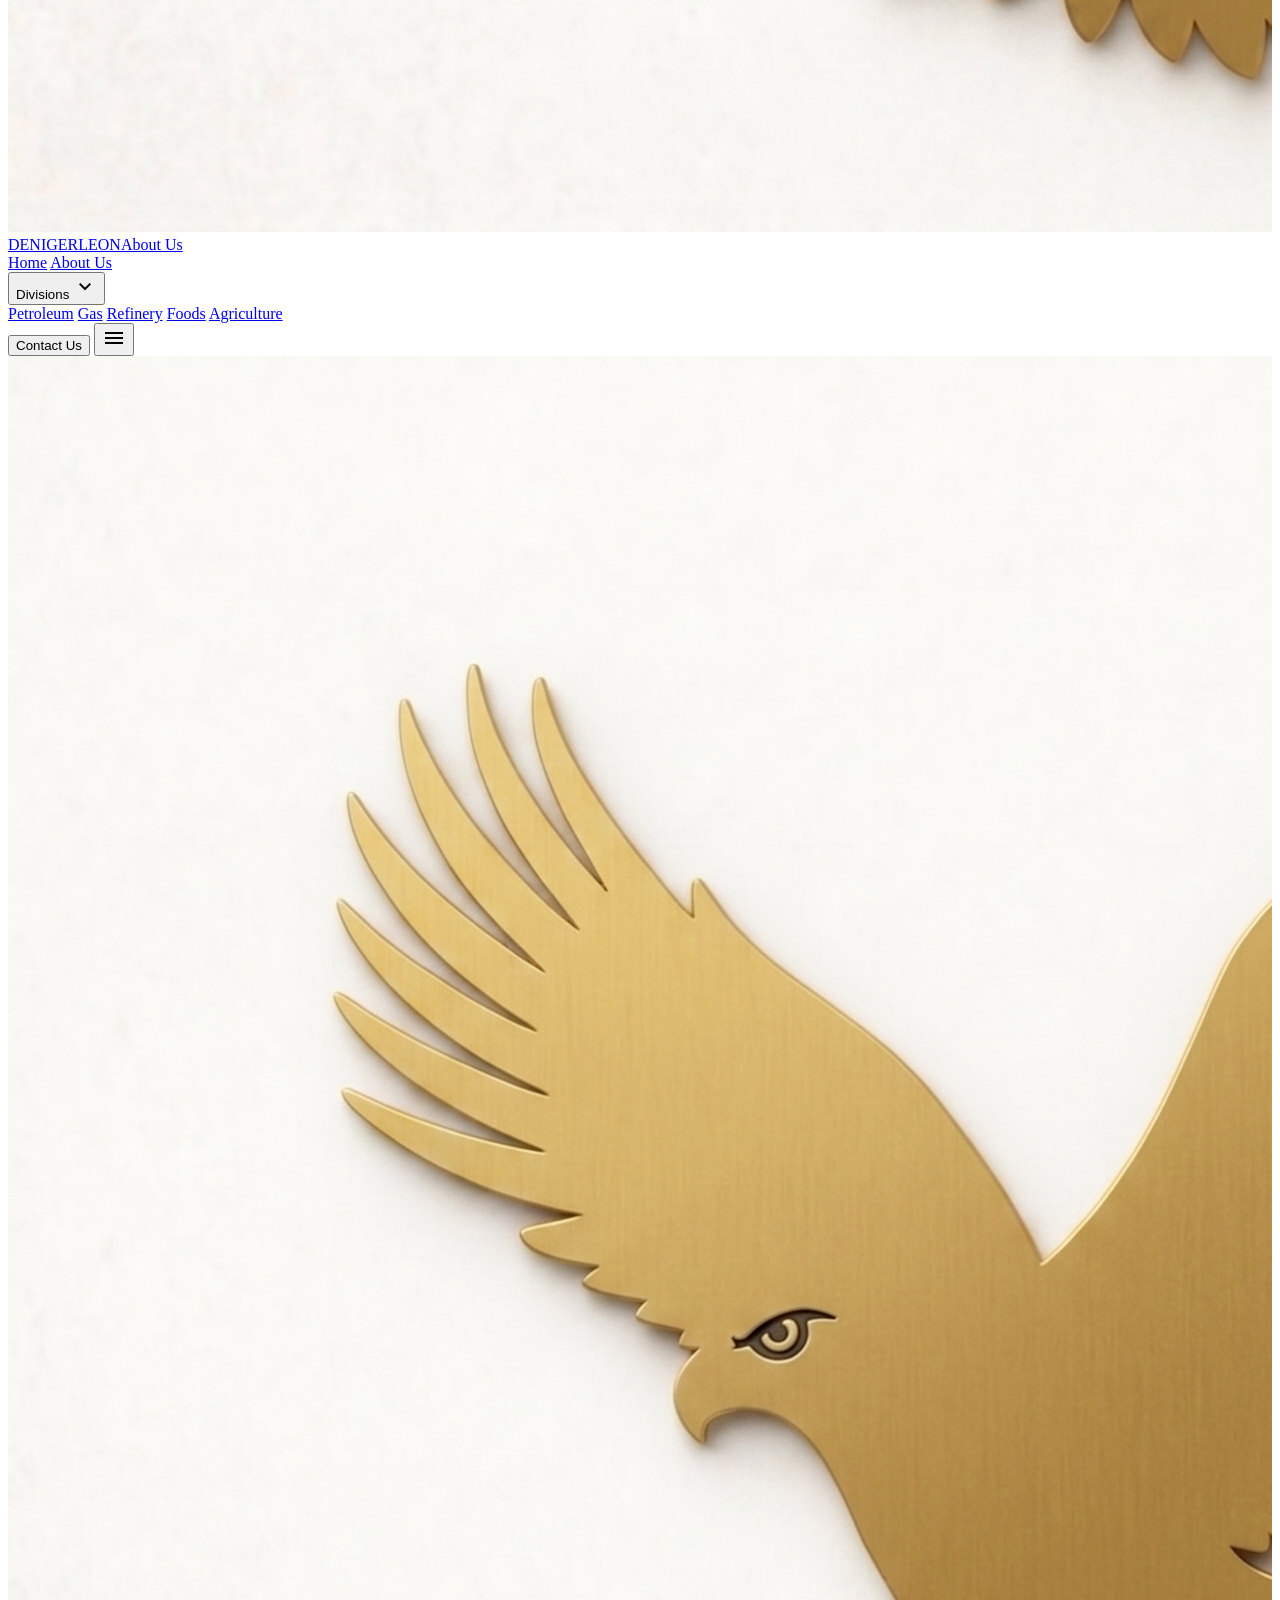
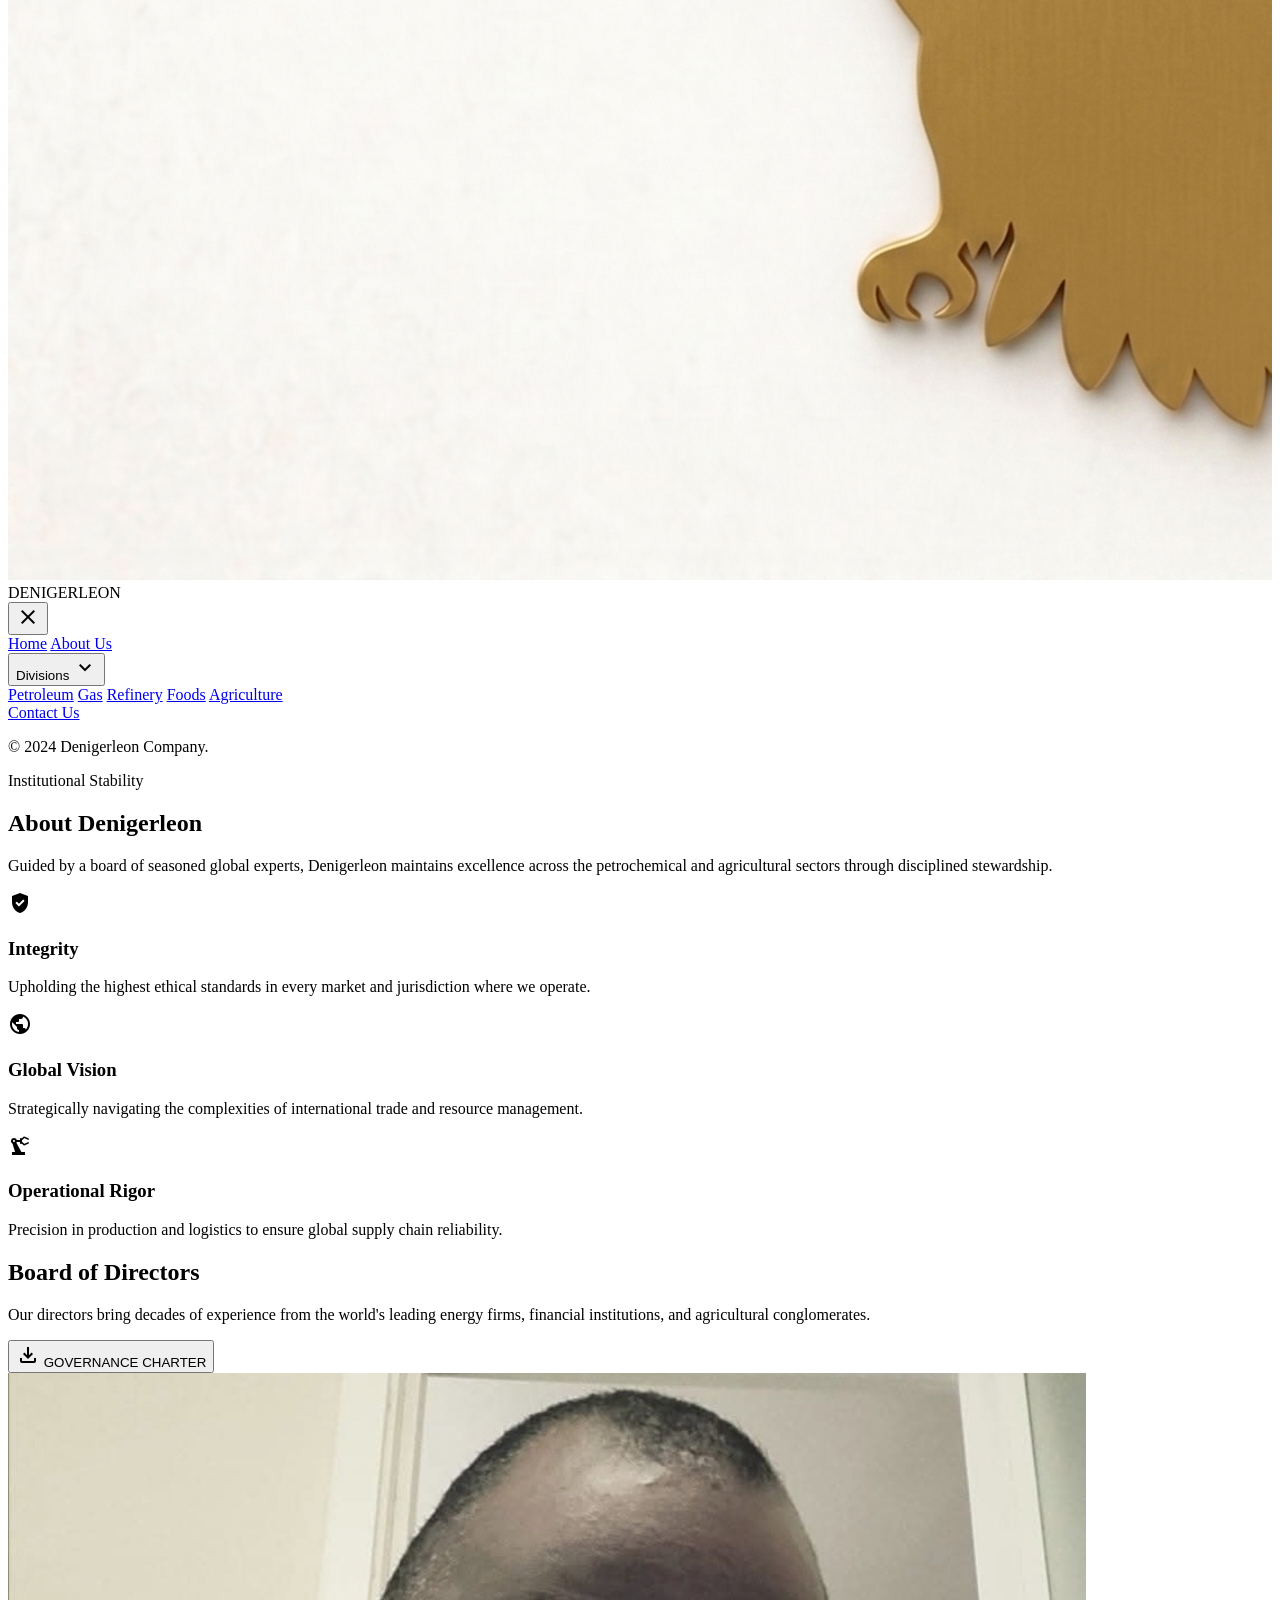
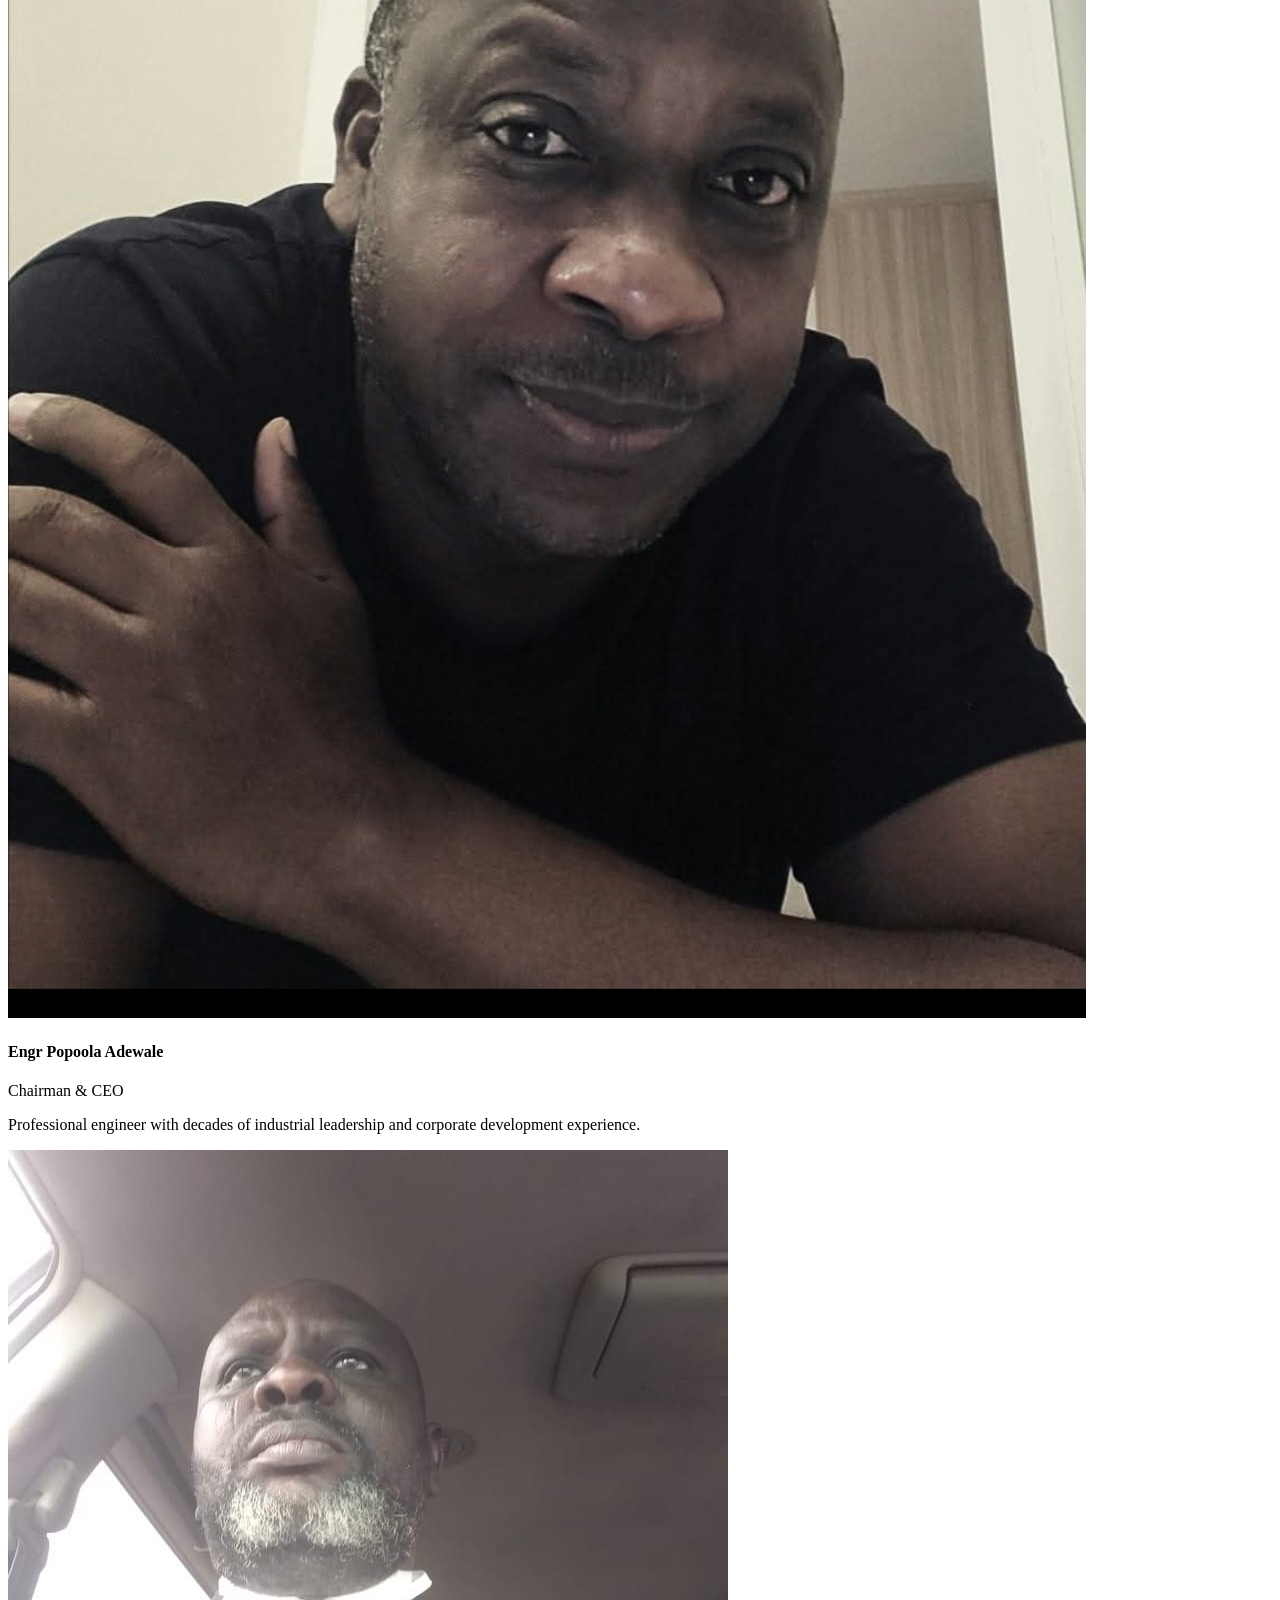
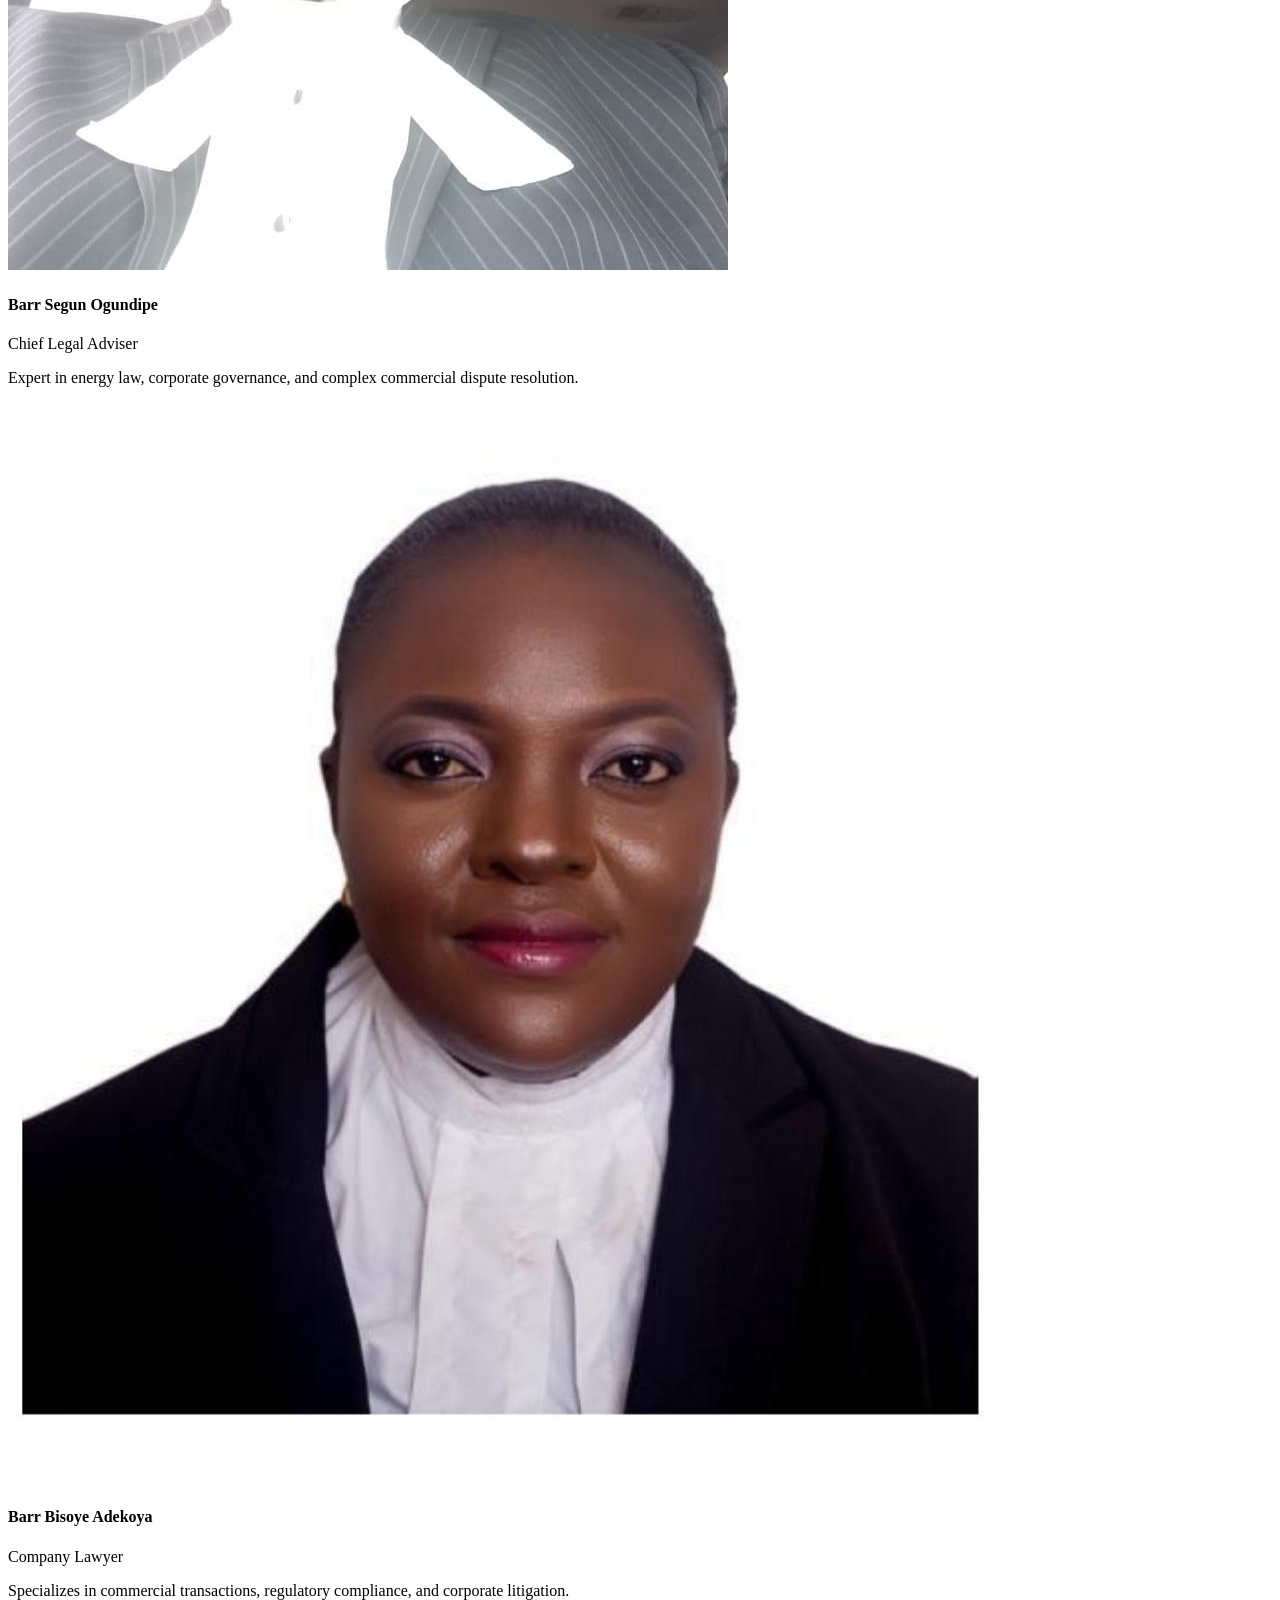
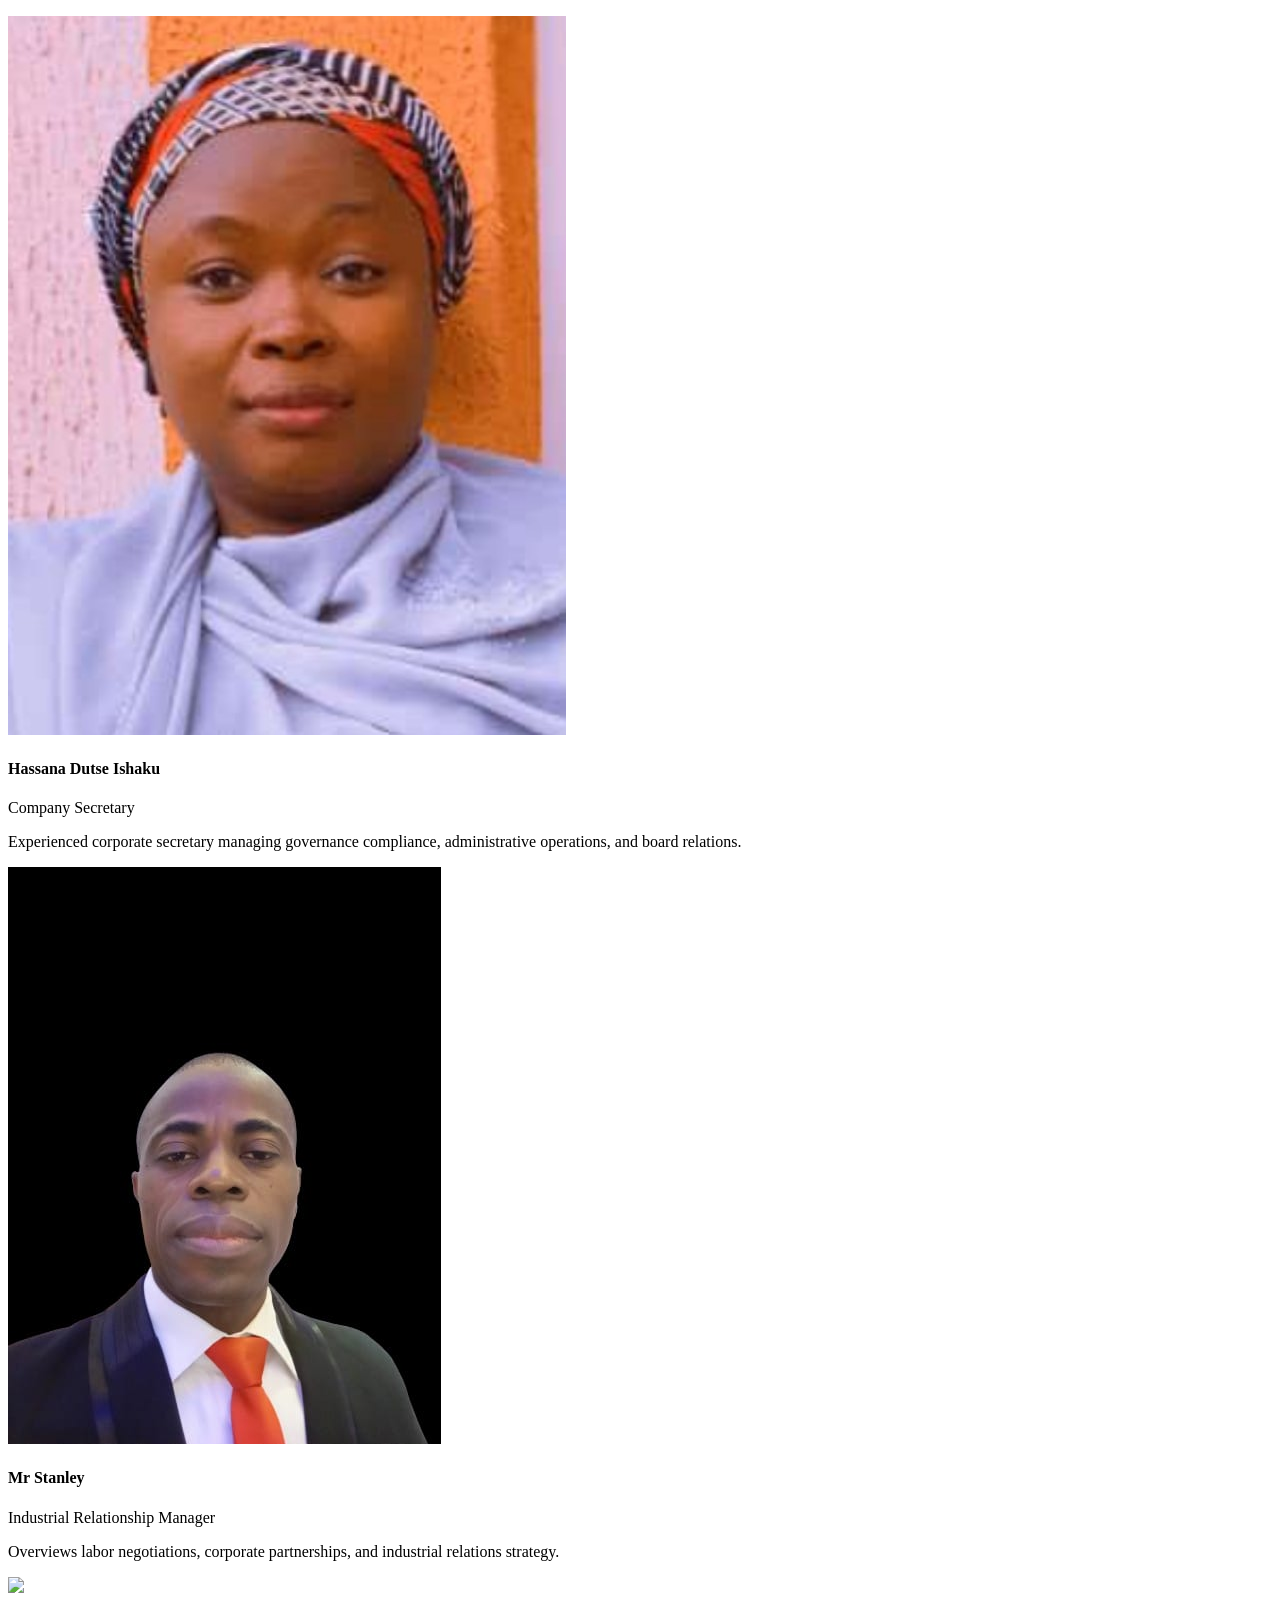
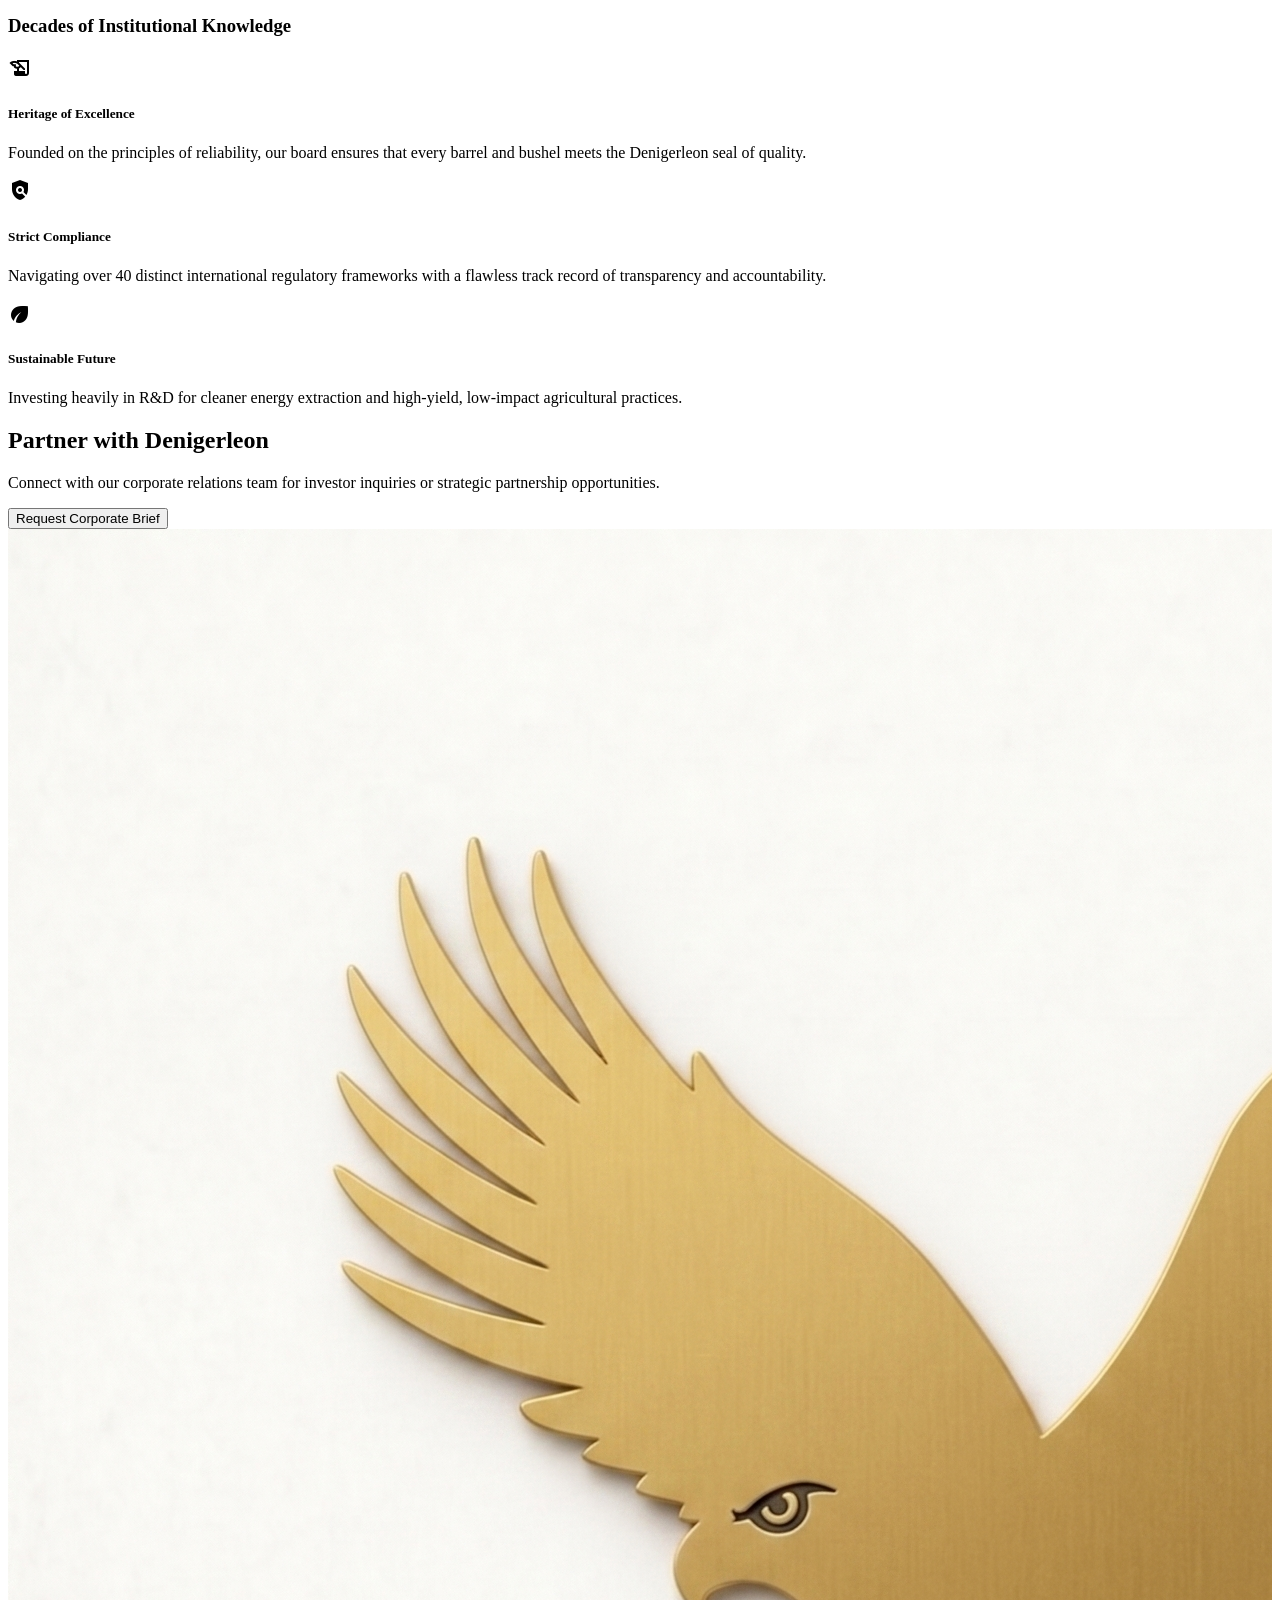
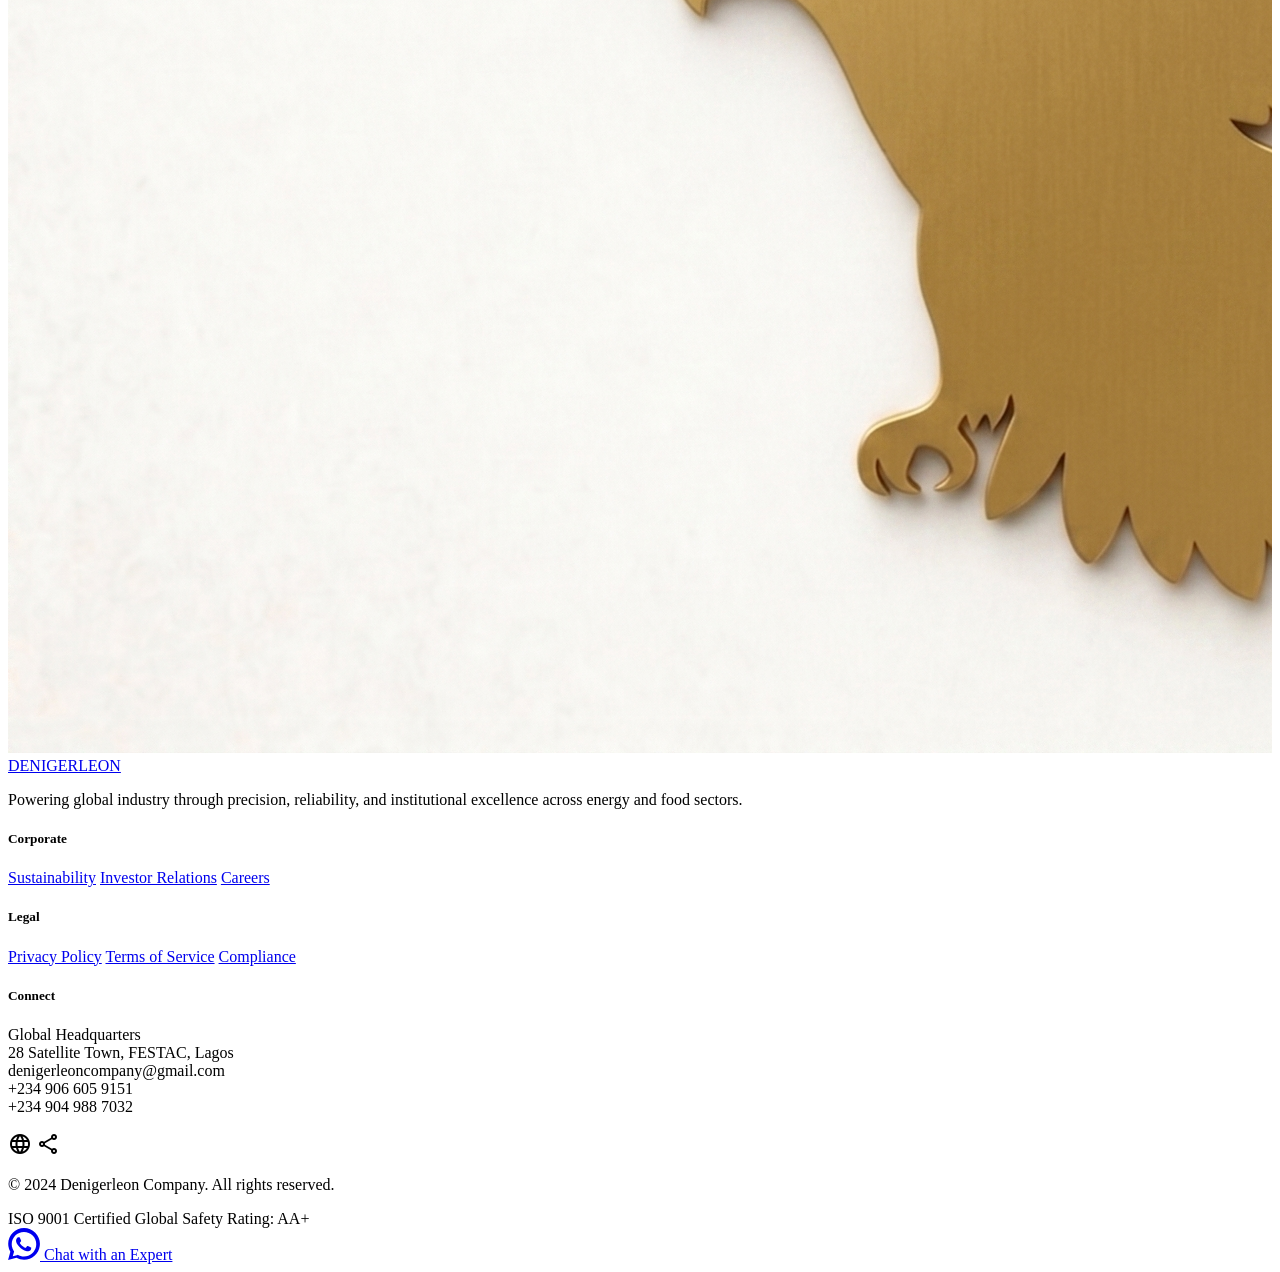
==== commit a35f16ca: "feat: add site logo to navigation and footer across all pages and set favicon" ====
--- a/about.html
+++ b/about.html
@@ -1,6 +1,7 @@
 <!DOCTYPE html>
 
 <html class="light" lang="en"><head>
+<link rel="icon" type="image/png" href="img/logo1.png"/>
 <meta charset="utf-8"/>
 <meta content="width=device-width, initial-scale=1.0" name="viewport"/>
 <title>Leadership | DENIGERLEON</title>
@@ -123,7 +124,7 @@
 <!-- Top Navigation Bar (Shared Component) -->
 <header class="fixed top-0 w-full z-50 h-20 bg-surface-container-lowest dark:bg-navy-deep shadow-sm transition-all duration-200">
 <div class="container mx-auto max-w-container-max h-full flex justify-between items-center px-4 md:px-8">
-<a href="index.html" class="flex items-center gap-2"><span class="font-display-lg text-headline-md font-bold text-navy-deep dark:text-surface-bright tracking-tight">DENIGERLEON</span><span class="text-xs font-bold text-gold-accent tracking-widest uppercase border-l border-black/10 dark:border-white/10 pl-2 ml-1 shrink-0">About Us</span></a>
+<a href="index.html" class="flex items-center gap-3"><img src="img/logo1.png" alt="Denigerleon Logo" class="h-10 w-10 object-contain rounded-full border border-gold-accent/20 bg-surface-bright"><div class="flex items-center gap-2"><span class="font-display-lg text-headline-md font-bold text-navy-deep dark:text-surface-bright tracking-tight">DENIGERLEON</span><span class="text-xs font-bold text-gold-accent tracking-widest uppercase border-l border-black/10 dark:border-white/10 pl-2 ml-1 shrink-0">About Us</span></div></a>
 <nav class="hidden md:flex items-center gap-8">
   <a class="text-slate-gray dark:text-on-surface-variant hover:text-gold-accent font-label-lg text-label-lg uppercase tracking-wider transition-all duration-200" href="index.html">Home</a>
   <a class="text-gold-accent border-b-2 border-gold-accent pb-1 font-label-lg text-label-lg uppercase tracking-wider transition-all duration-200" href="about.html">About Us</a>
@@ -165,7 +166,7 @@
 <div id="mobile-drawer" class="fixed inset-y-0 right-0 w-full max-w-xs bg-navy-deep/98 backdrop-blur-lg z-[100] flex flex-col justify-between p-6 shadow-2xl transition-transform duration-300 transform translate-x-full md:hidden">
   <!-- Drawer Header -->
   <div class="flex justify-between items-center border-b border-white/10 pb-4">
-    <span class="font-display-lg text-headline-md font-bold text-surface-bright tracking-tight">DENIGERLEON</span>
+    <div class="flex items-center gap-3"><img src="img/logo1.png" alt="Denigerleon Logo" class="h-10 w-10 object-contain rounded-full border border-gold-accent/20 bg-surface-bright"><span class="font-display-lg text-headline-md font-bold text-surface-bright tracking-tight">DENIGERLEON</span></div>
     <button id="mobile-menu-close" class="flex items-center justify-center p-2 text-surface-bright hover:text-gold-accent focus:outline-none transition-colors duration-200" aria-label="Close mobile menu">
       <span class="material-symbols-outlined text-3xl">close</span>
     </button>
@@ -373,7 +374,7 @@
 <!-- Footer (Shared Component) -->
 <footer id="footer" class="w-full py-stack-lg px-margin-mobile md:px-margin-desktop lg:px-64 grid grid-cols-1 md:grid-cols-4 gap-gutter bg-navy-deep">
 <div class="col-span-1 md:col-span-1">
-<a href="index.html" class="font-headline-md text-headline-md font-bold text-surface-container-lowest mb-6 block">DENIGERLEON</a>
+<div class="flex items-center gap-3"><img src="img/logo1.png" alt="Denigerleon Logo" class="h-10 w-10 object-contain rounded-full border border-gold-accent/20 bg-surface-bright"><a href="index.html" class="font-headline-md text-headline-md font-bold text-surface-container-lowest mb-6 block">DENIGERLEON</a></div>
 <p class="text-slate-300 font-body-md mb-6">Powering global industry through precision, reliability, and institutional excellence across energy and food sectors.</p>
 </div>
 <div class="flex flex-col gap-4">
--- a/css/transitions.css
+++ b/css/transitions.css
@@ -71,3 +71,10 @@
   transition-timing-function: cubic-bezier(0.4, 0, 0.2, 1);
   transition-duration: 300ms;
 }
+
+/* Global viewport overflow security rule */
+html, body {
+  max-width: 100%;
+  overflow-x: hidden;
+}
+
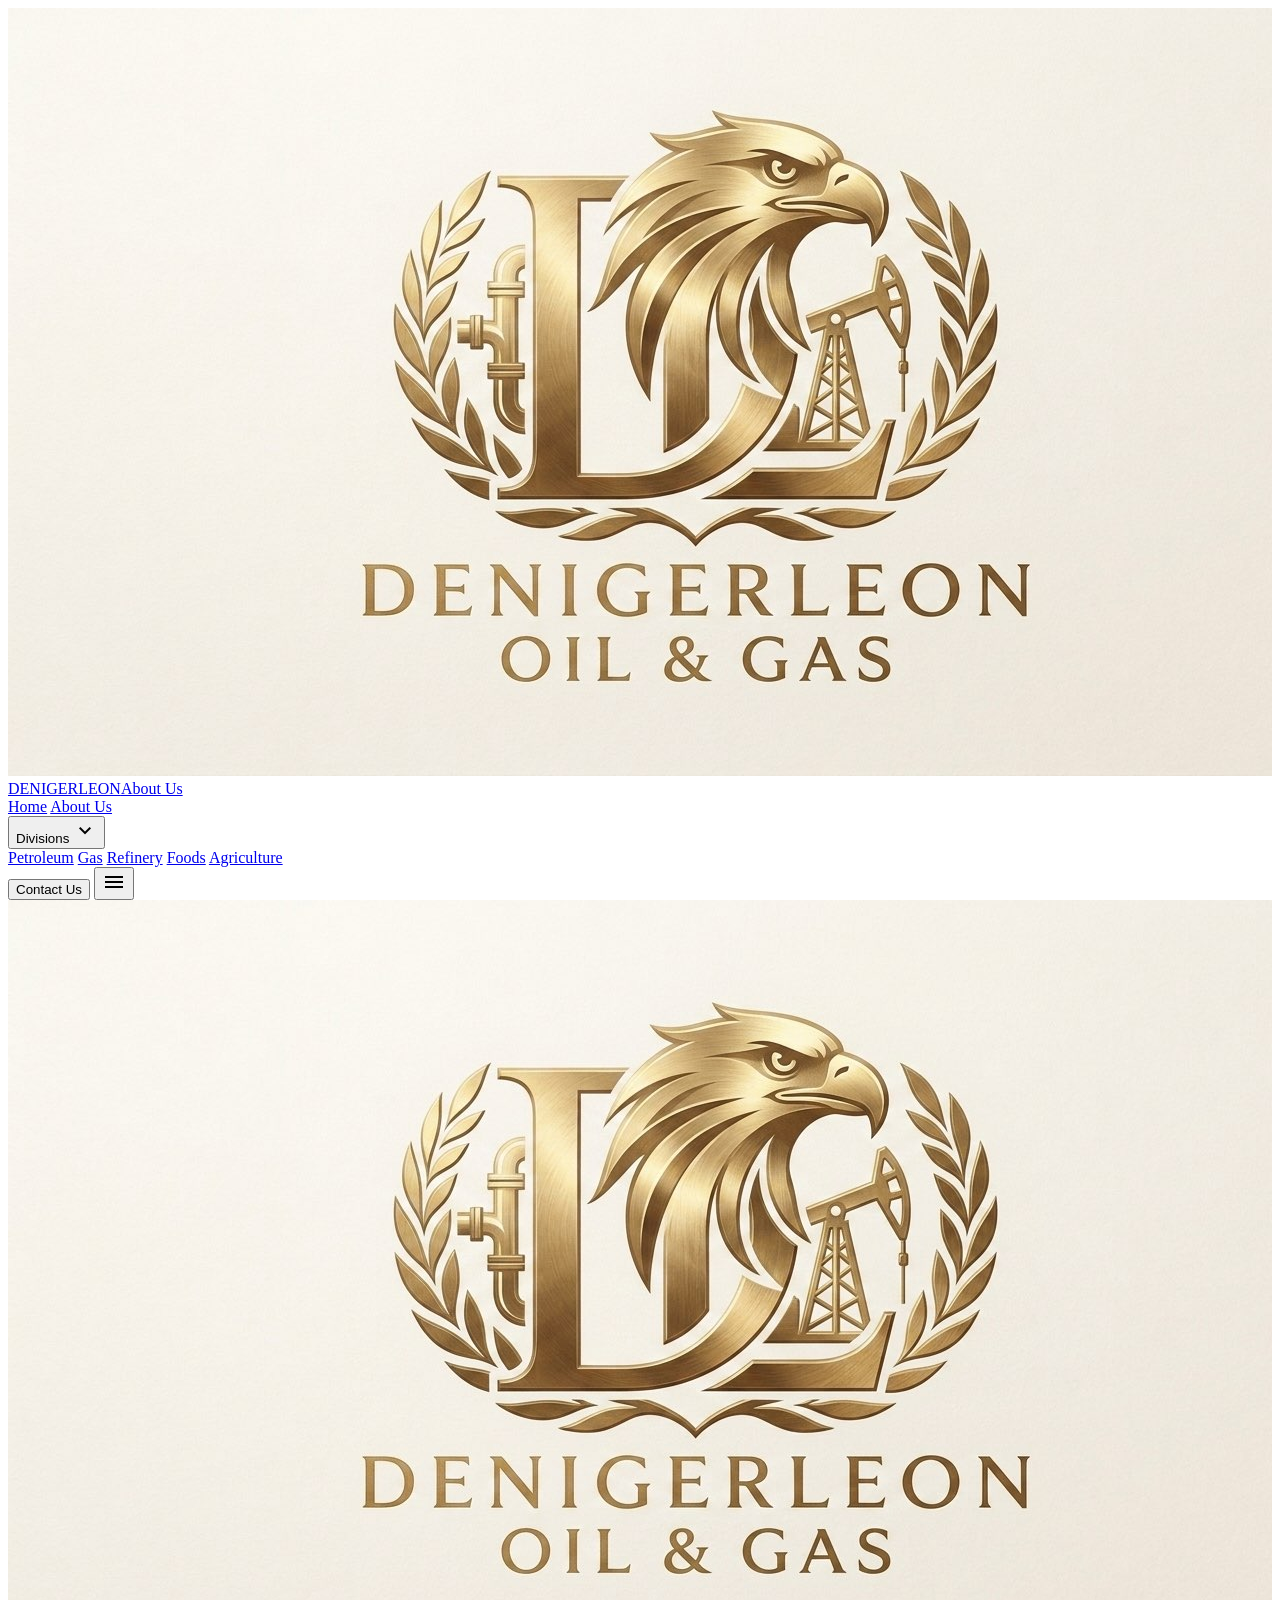
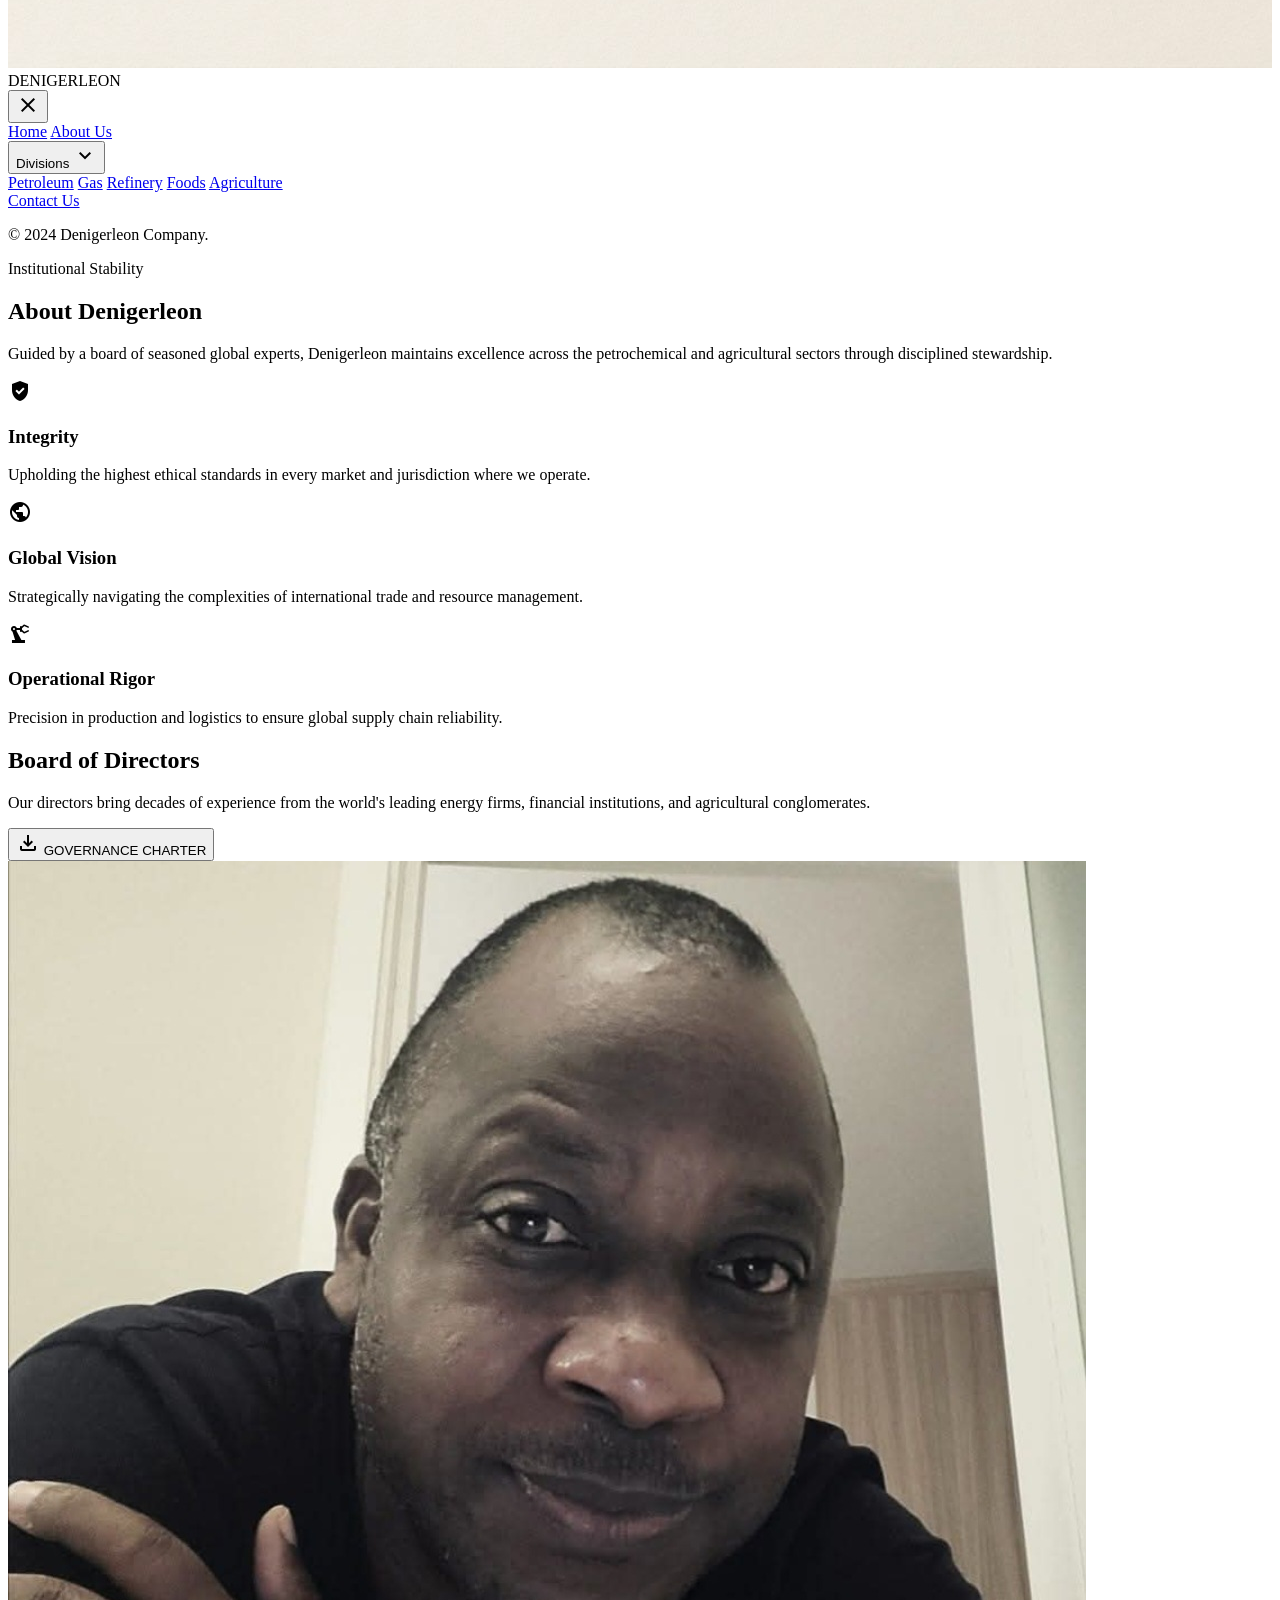
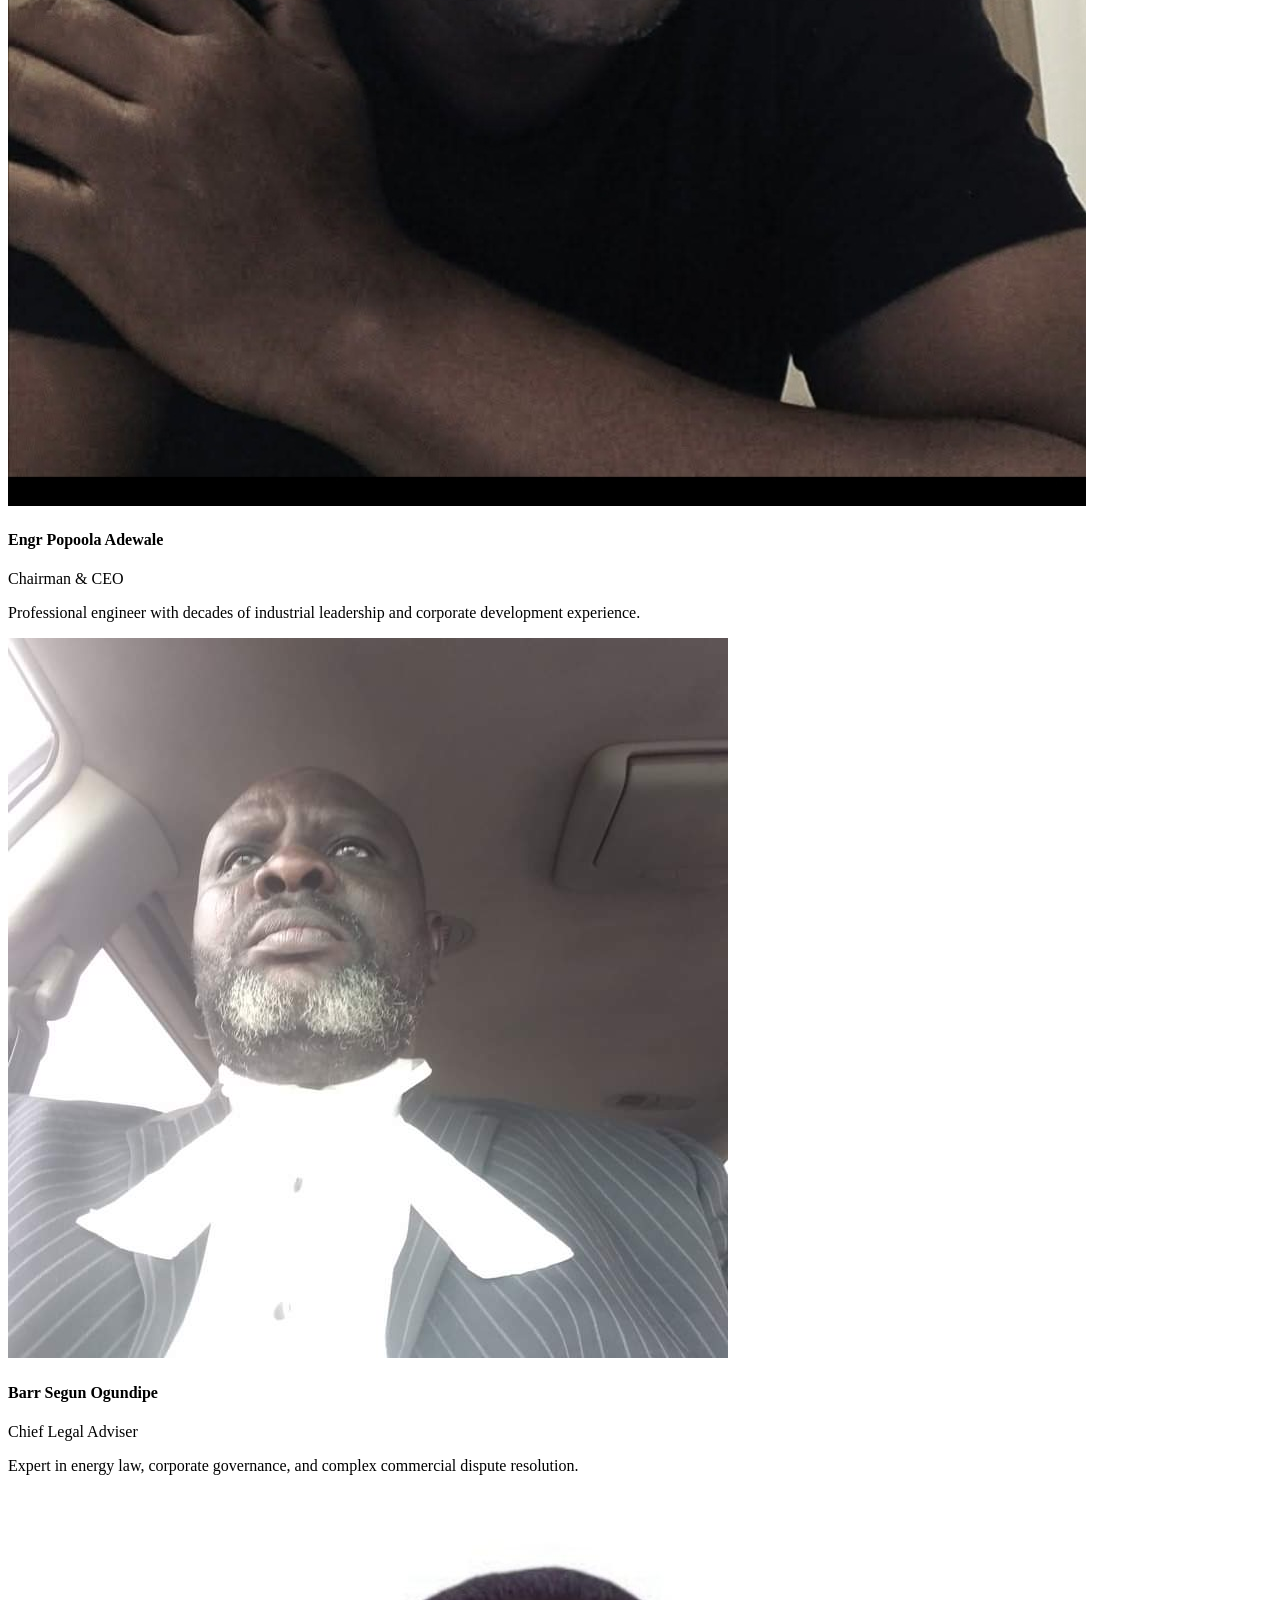
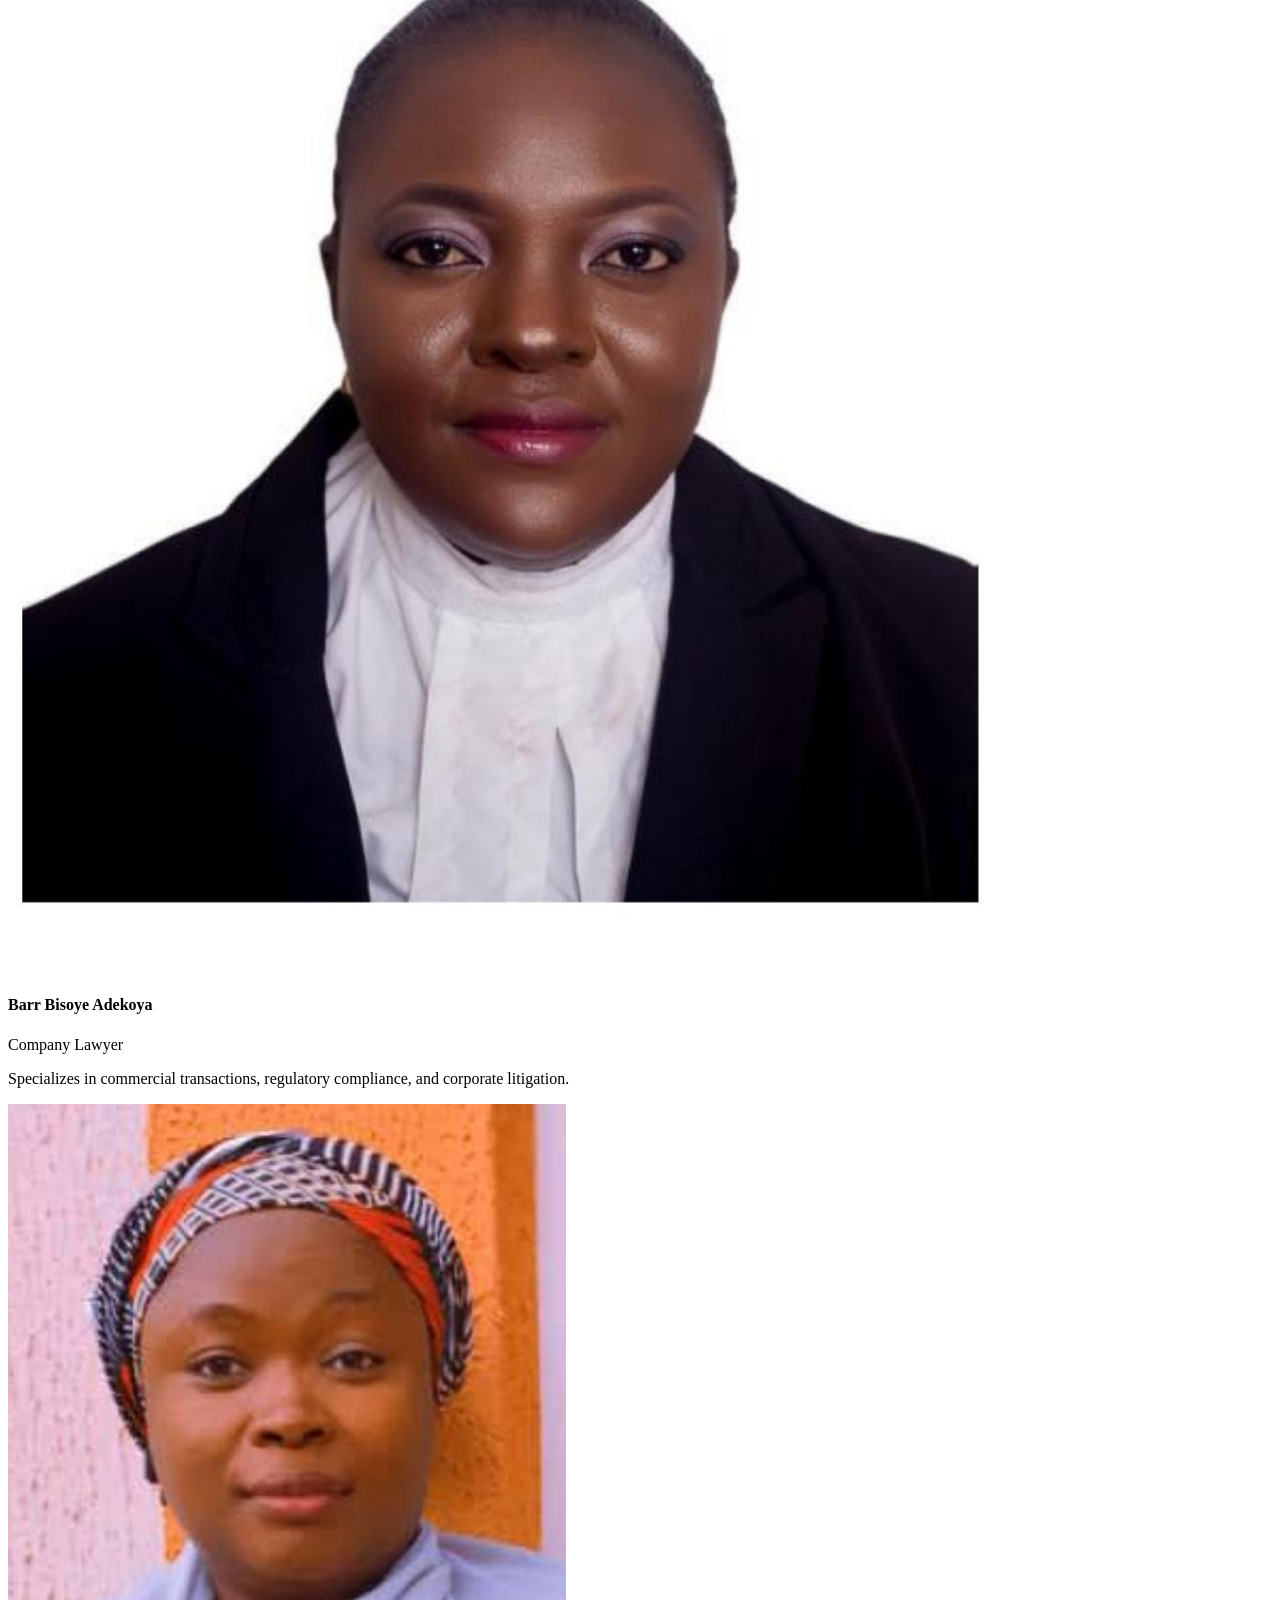
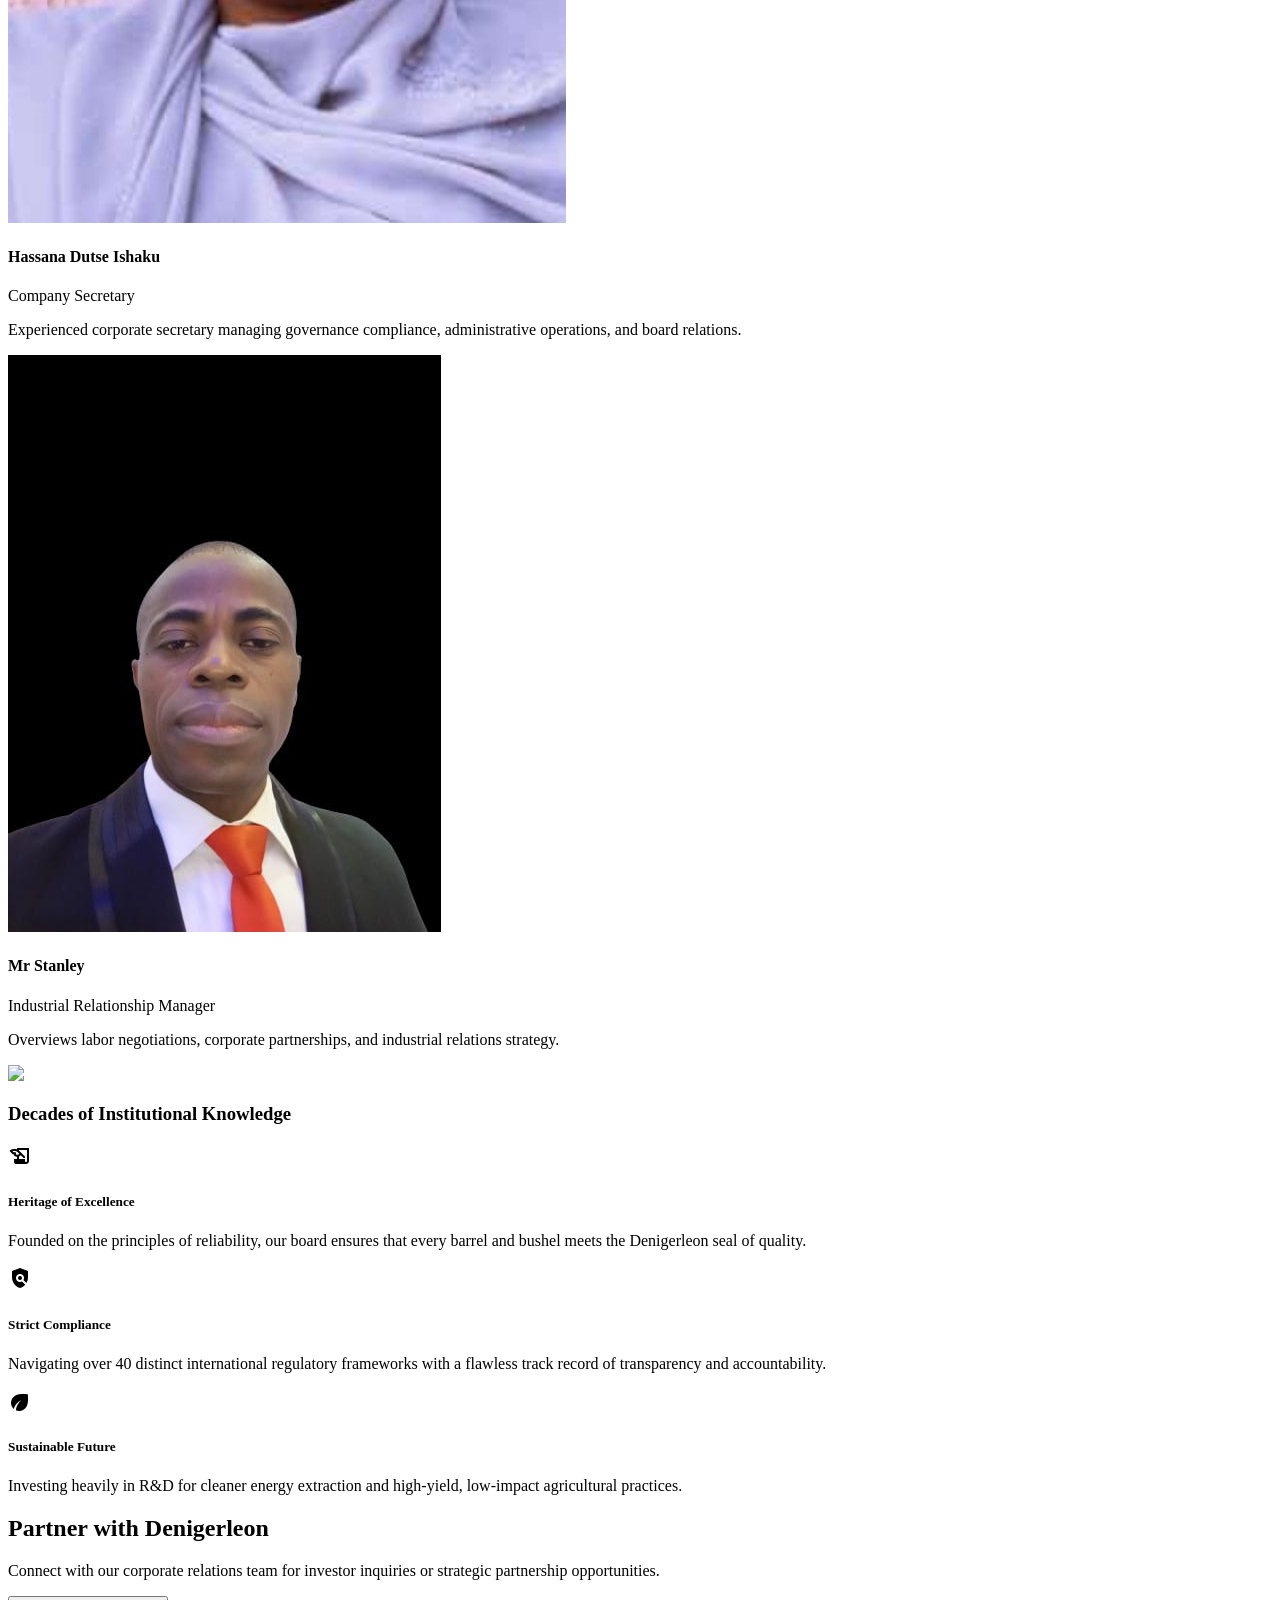
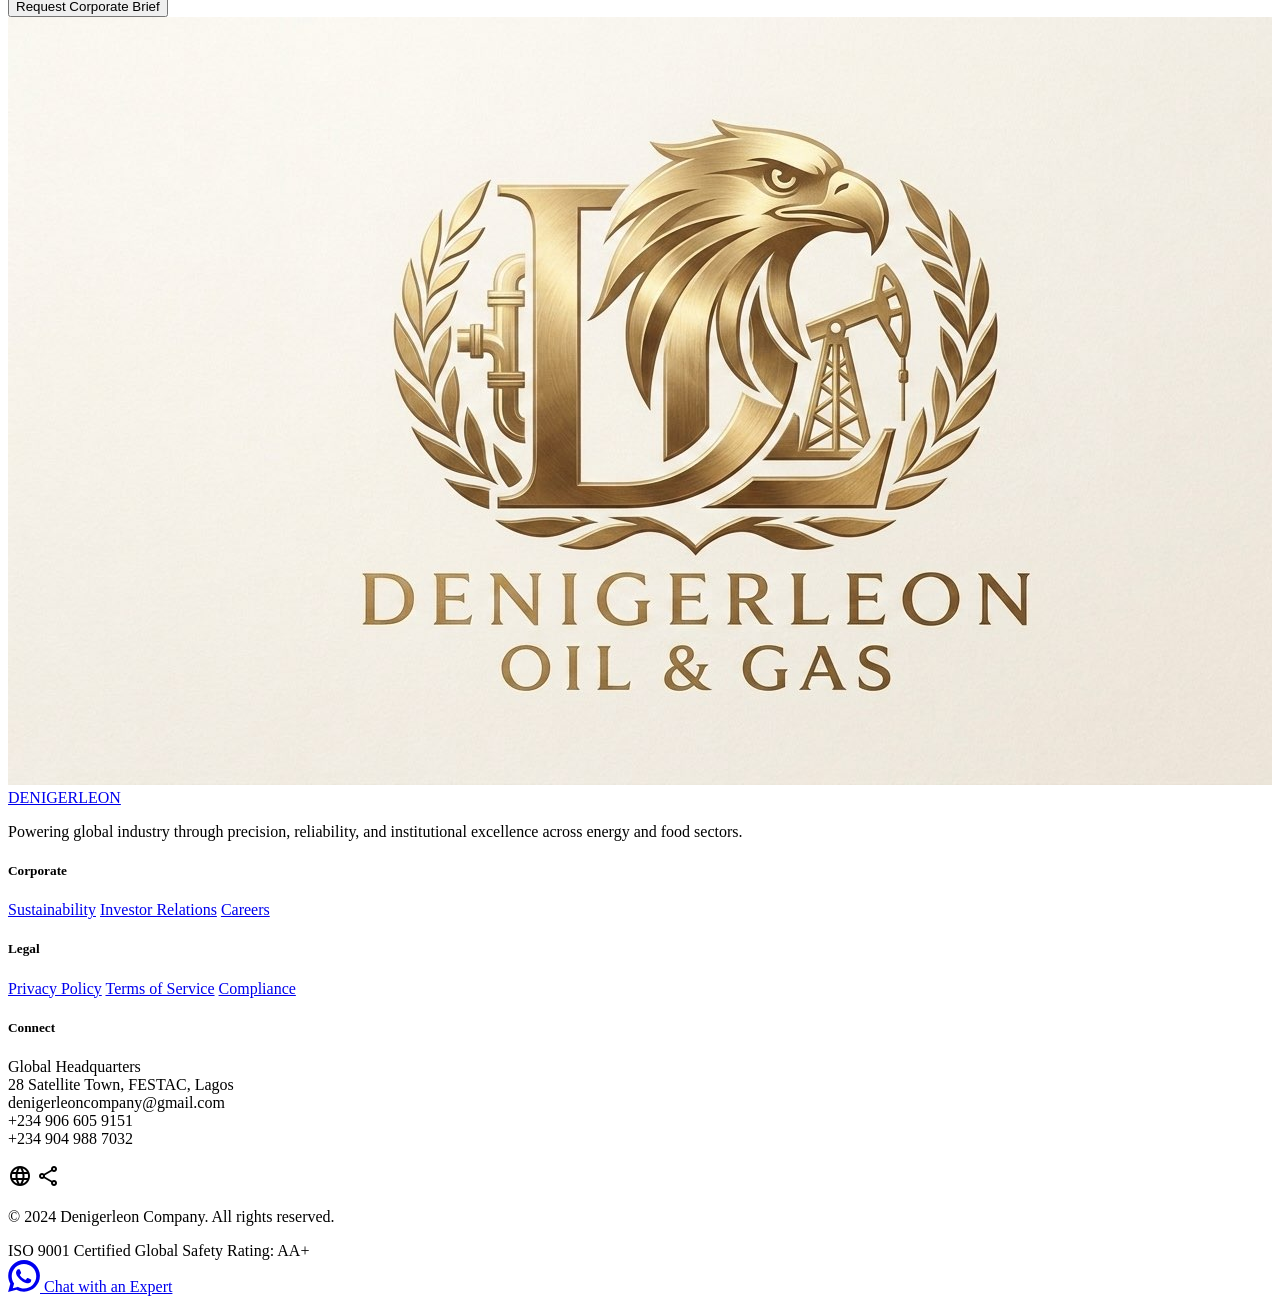
==== commit b198464e: "feat: update site branding by replacing logo assets with new main logo and updating references acros" ====
--- a/about.html
+++ b/about.html
@@ -1,7 +1,7 @@
 <!DOCTYPE html>
 
 <html class="light" lang="en"><head>
-<link rel="icon" type="image/png" href="img/logo1.png"/>
+<link rel="icon" type="image/jpeg" href="img/logo%20main.jpg?v=1"/>
 <meta charset="utf-8"/>
 <meta content="width=device-width, initial-scale=1.0" name="viewport"/>
 <title>Leadership | DENIGERLEON</title>
@@ -124,7 +124,7 @@
 <!-- Top Navigation Bar (Shared Component) -->
 <header class="fixed top-0 w-full z-50 h-20 bg-surface-container-lowest dark:bg-navy-deep shadow-sm transition-all duration-200">
 <div class="container mx-auto max-w-container-max h-full flex justify-between items-center px-4 md:px-8">
-<a href="index.html" class="flex items-center gap-3"><img src="img/logo1.png" alt="Denigerleon Logo" class="h-10 w-10 object-contain rounded-full border border-gold-accent/20 bg-surface-bright"><div class="flex items-center gap-2"><span class="font-display-lg text-headline-md font-bold text-navy-deep dark:text-surface-bright tracking-tight">DENIGERLEON</span><span class="text-xs font-bold text-gold-accent tracking-widest uppercase border-l border-black/10 dark:border-white/10 pl-2 ml-1 shrink-0">About Us</span></div></a>
+<a href="index.html" class="flex items-center gap-3"><img src="img/logo%20main.jpg" alt="Denigerleon Logo" class="h-10 w-10 object-contain rounded-full border border-gold-accent/20 bg-surface-bright"><div class="flex items-center gap-2"><span class="font-display-lg text-headline-md font-bold text-navy-deep dark:text-surface-bright tracking-tight">DENIGERLEON</span><span class="text-xs font-bold text-gold-accent tracking-widest uppercase border-l border-black/10 dark:border-white/10 pl-2 ml-1 shrink-0">About Us</span></div></a>
 <nav class="hidden md:flex items-center gap-8">
   <a class="text-slate-gray dark:text-on-surface-variant hover:text-gold-accent font-label-lg text-label-lg uppercase tracking-wider transition-all duration-200" href="index.html">Home</a>
   <a class="text-gold-accent border-b-2 border-gold-accent pb-1 font-label-lg text-label-lg uppercase tracking-wider transition-all duration-200" href="about.html">About Us</a>
@@ -166,7 +166,7 @@
 <div id="mobile-drawer" class="fixed inset-y-0 right-0 w-full max-w-xs bg-navy-deep/98 backdrop-blur-lg z-[100] flex flex-col justify-between p-6 shadow-2xl transition-transform duration-300 transform translate-x-full md:hidden">
   <!-- Drawer Header -->
   <div class="flex justify-between items-center border-b border-white/10 pb-4">
-    <div class="flex items-center gap-3"><img src="img/logo1.png" alt="Denigerleon Logo" class="h-10 w-10 object-contain rounded-full border border-gold-accent/20 bg-surface-bright"><span class="font-display-lg text-headline-md font-bold text-surface-bright tracking-tight">DENIGERLEON</span></div>
+    <div class="flex items-center gap-3"><img src="img/logo%20main.jpg" alt="Denigerleon Logo" class="h-10 w-10 object-contain rounded-full border border-gold-accent/20 bg-surface-bright"><span class="font-display-lg text-headline-md font-bold text-surface-bright tracking-tight">DENIGERLEON</span></div>
     <button id="mobile-menu-close" class="flex items-center justify-center p-2 text-surface-bright hover:text-gold-accent focus:outline-none transition-colors duration-200" aria-label="Close mobile menu">
       <span class="material-symbols-outlined text-3xl">close</span>
     </button>
@@ -374,7 +374,7 @@
 <!-- Footer (Shared Component) -->
 <footer id="footer" class="w-full py-stack-lg px-margin-mobile md:px-margin-desktop lg:px-64 grid grid-cols-1 md:grid-cols-4 gap-gutter bg-navy-deep">
 <div class="col-span-1 md:col-span-1">
-<div class="flex items-center gap-3"><img src="img/logo1.png" alt="Denigerleon Logo" class="h-10 w-10 object-contain rounded-full border border-gold-accent/20 bg-surface-bright"><a href="index.html" class="font-headline-md text-headline-md font-bold text-surface-container-lowest mb-6 block">DENIGERLEON</a></div>
+<div class="flex items-center gap-3"><img src="img/logo%20main.jpg" alt="Denigerleon Logo" class="h-10 w-10 object-contain rounded-full border border-gold-accent/20 bg-surface-bright"><a href="index.html" class="font-headline-md text-headline-md font-bold text-surface-container-lowest mb-6 block">DENIGERLEON</a></div>
 <p class="text-slate-300 font-body-md mb-6">Powering global industry through precision, reliability, and institutional excellence across energy and food sectors.</p>
 </div>
 <div class="flex flex-col gap-4">
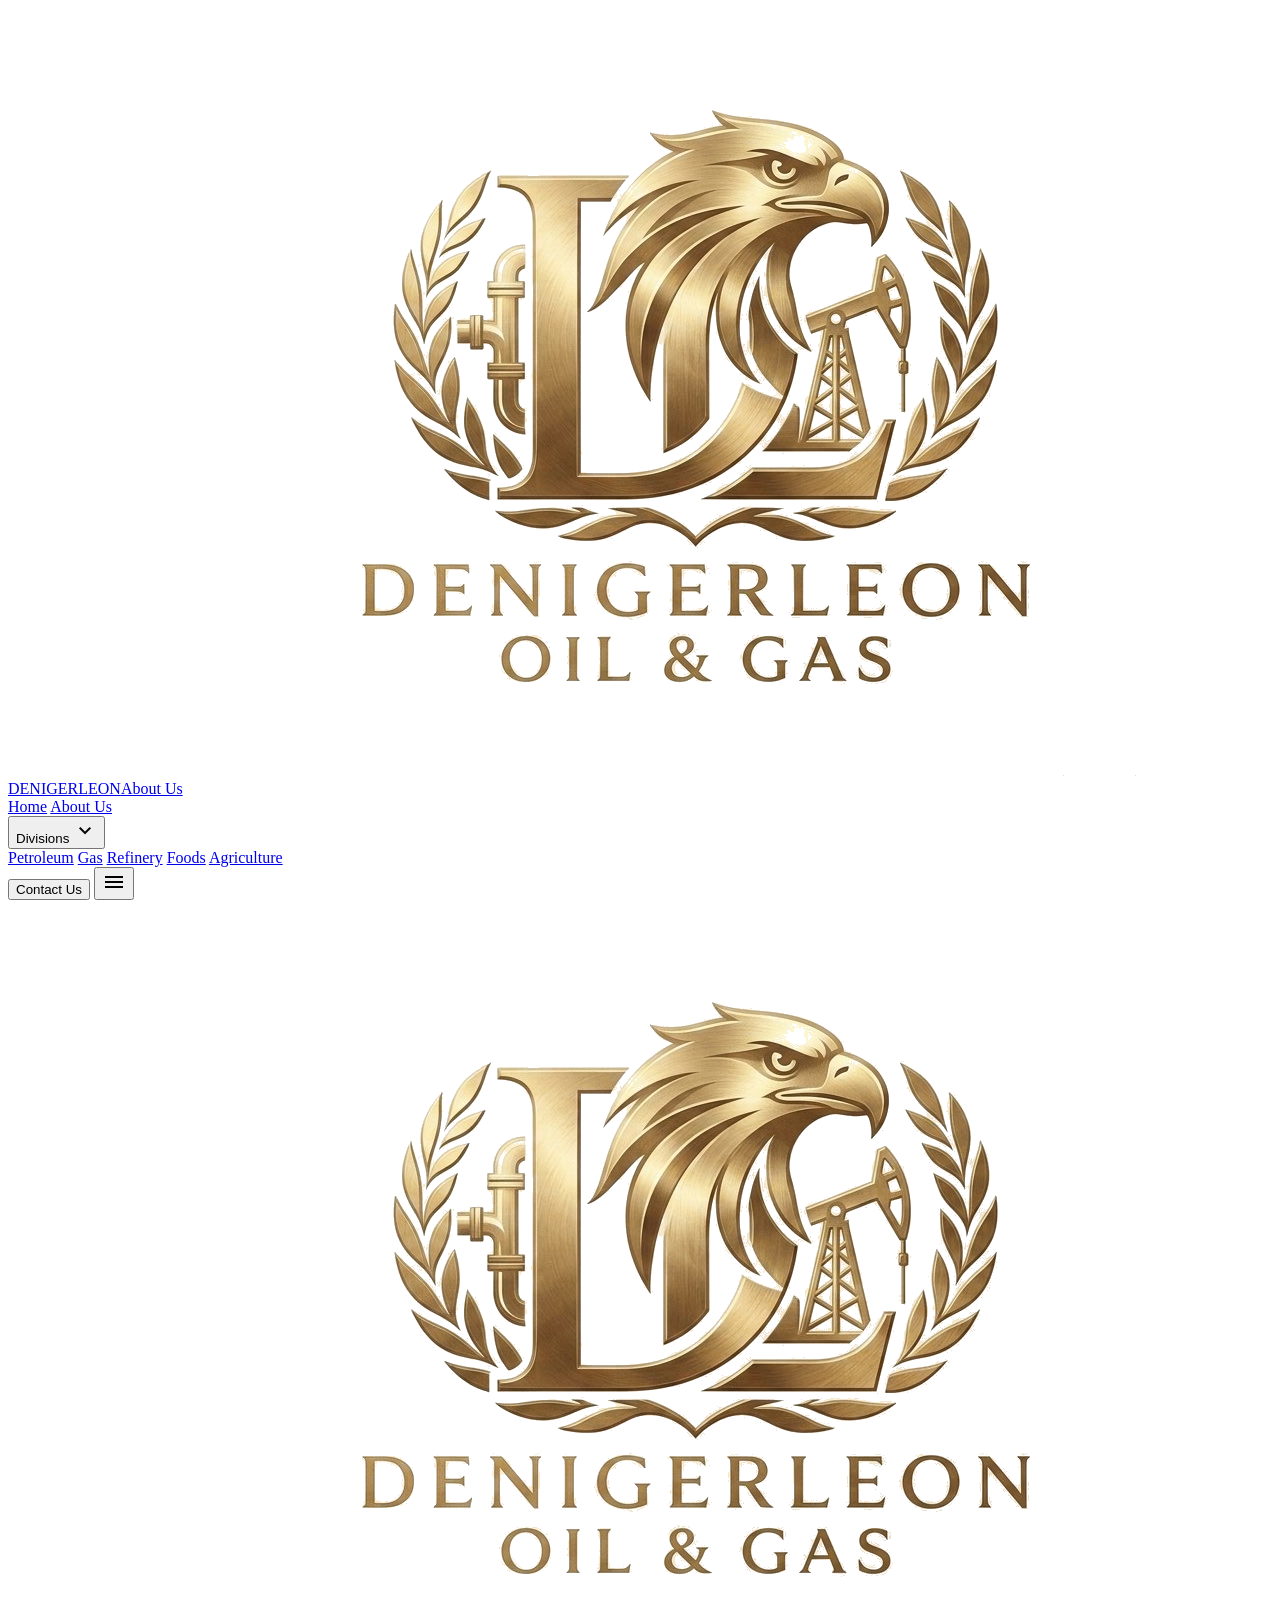
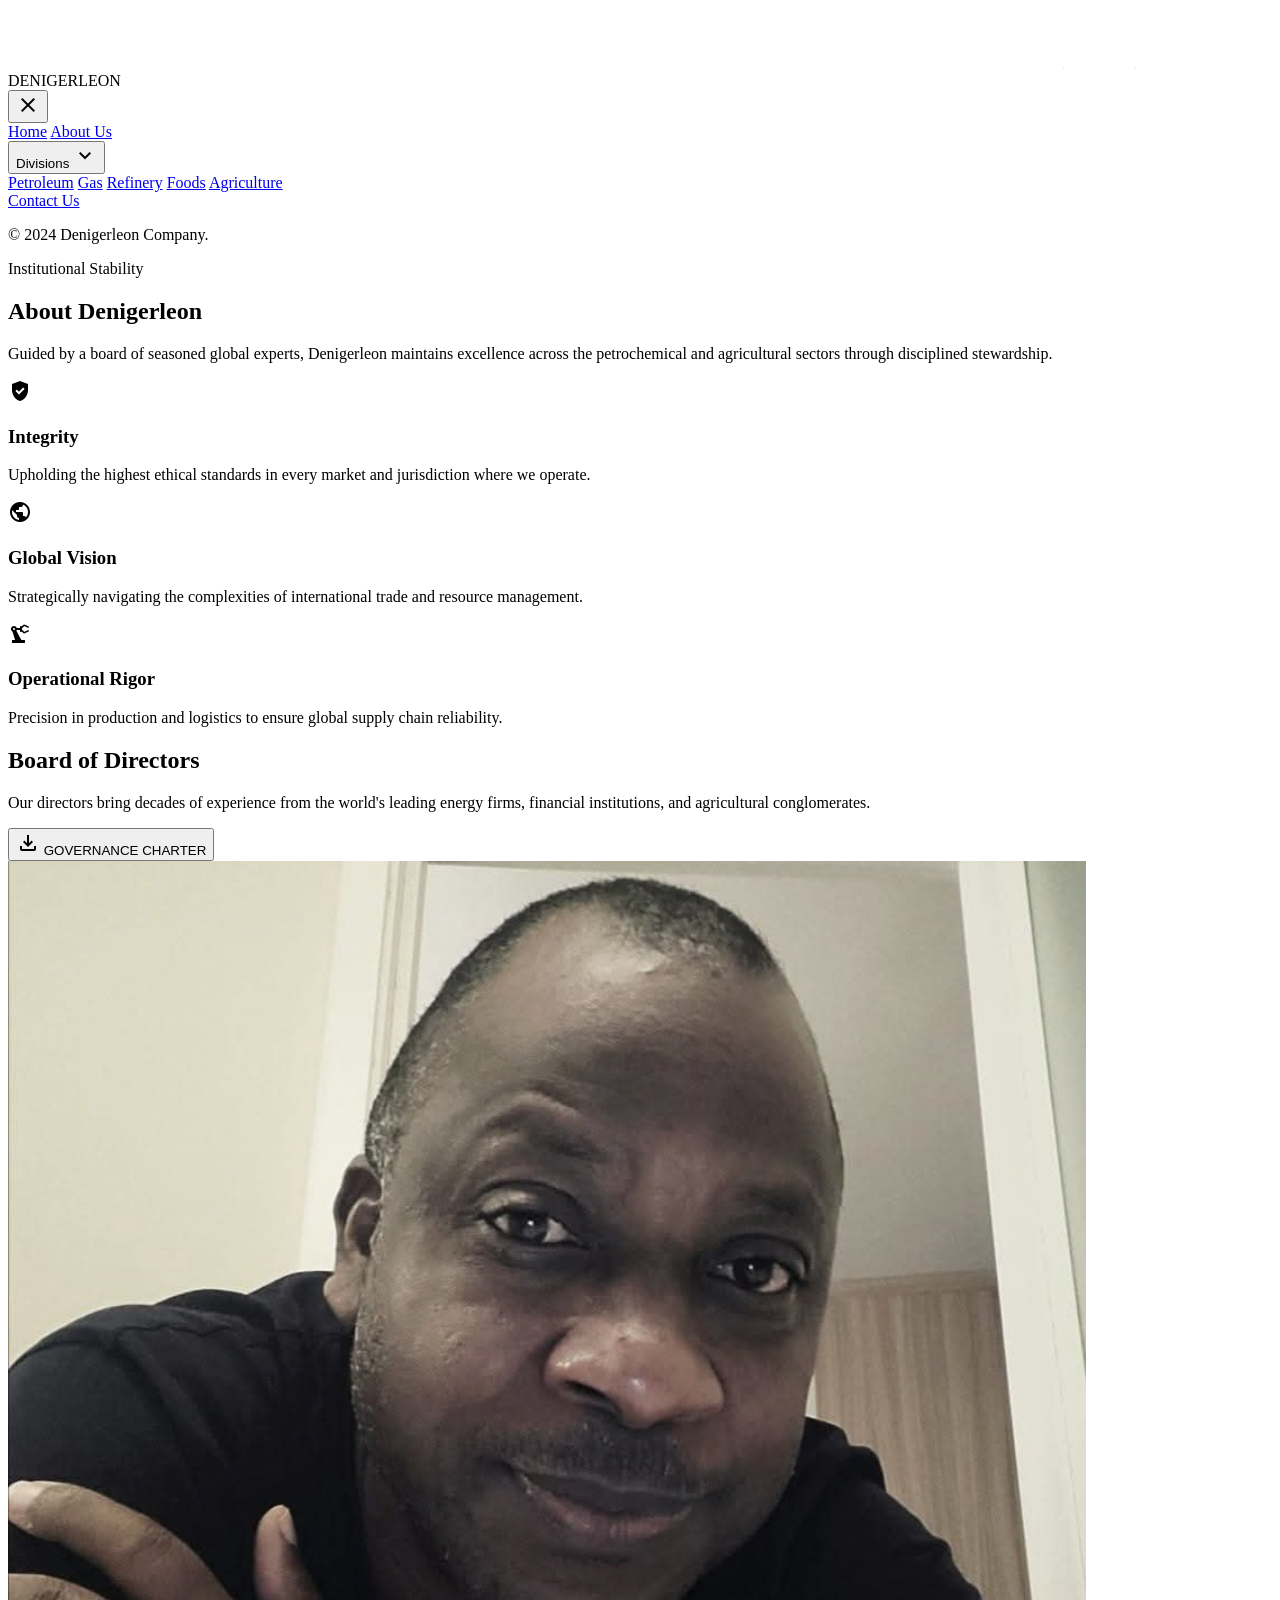
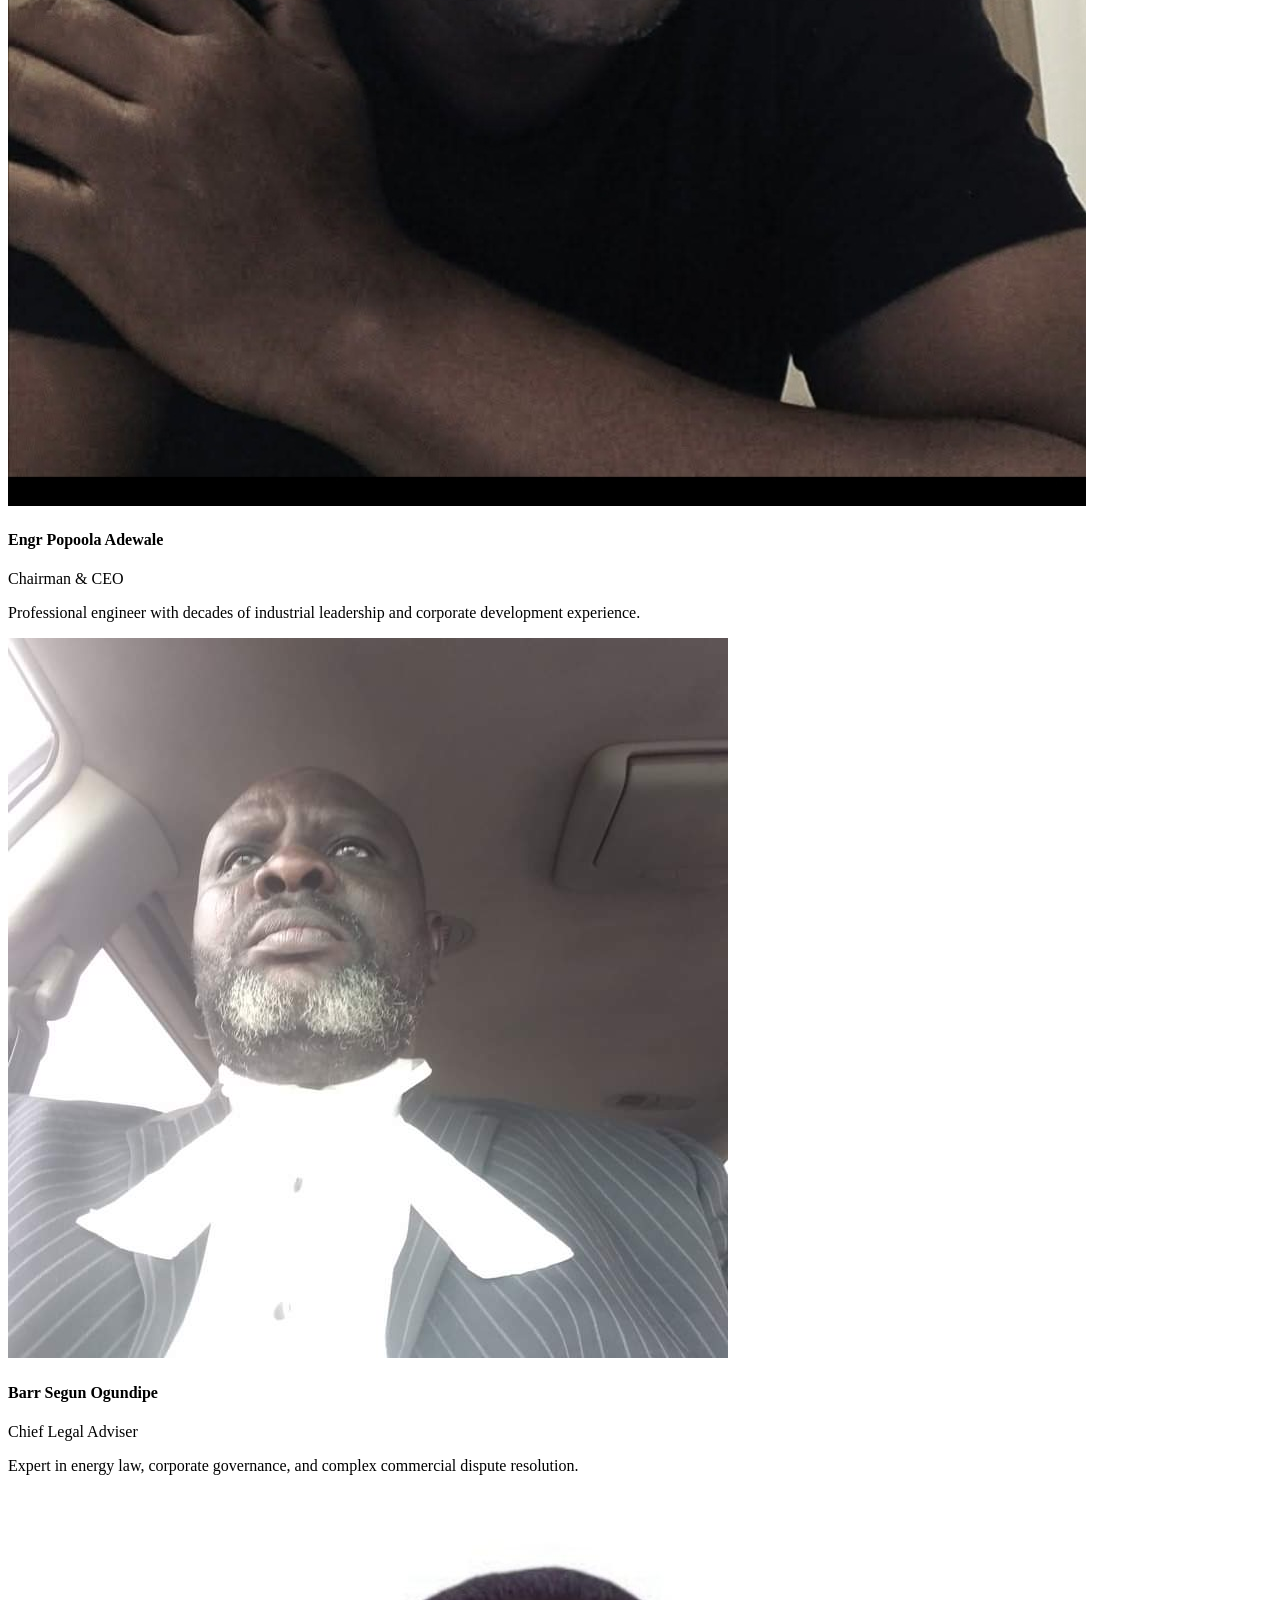
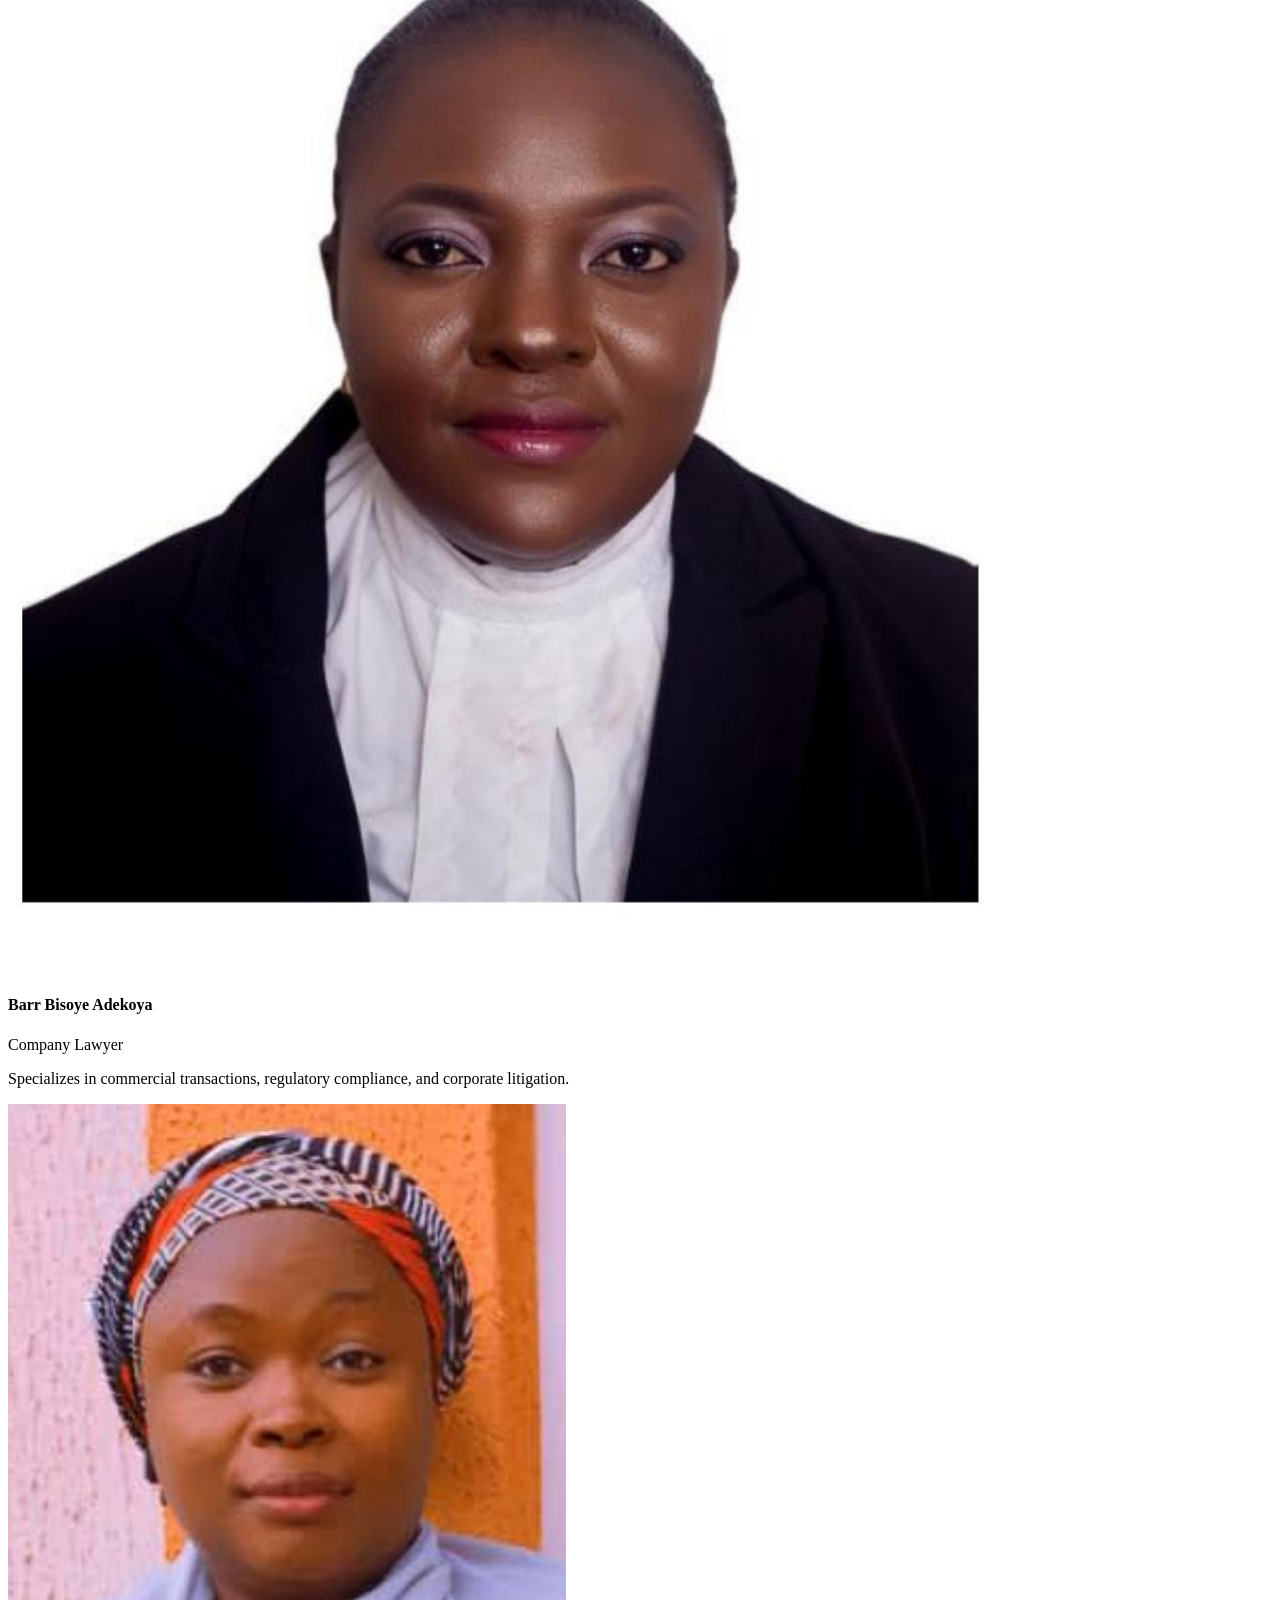
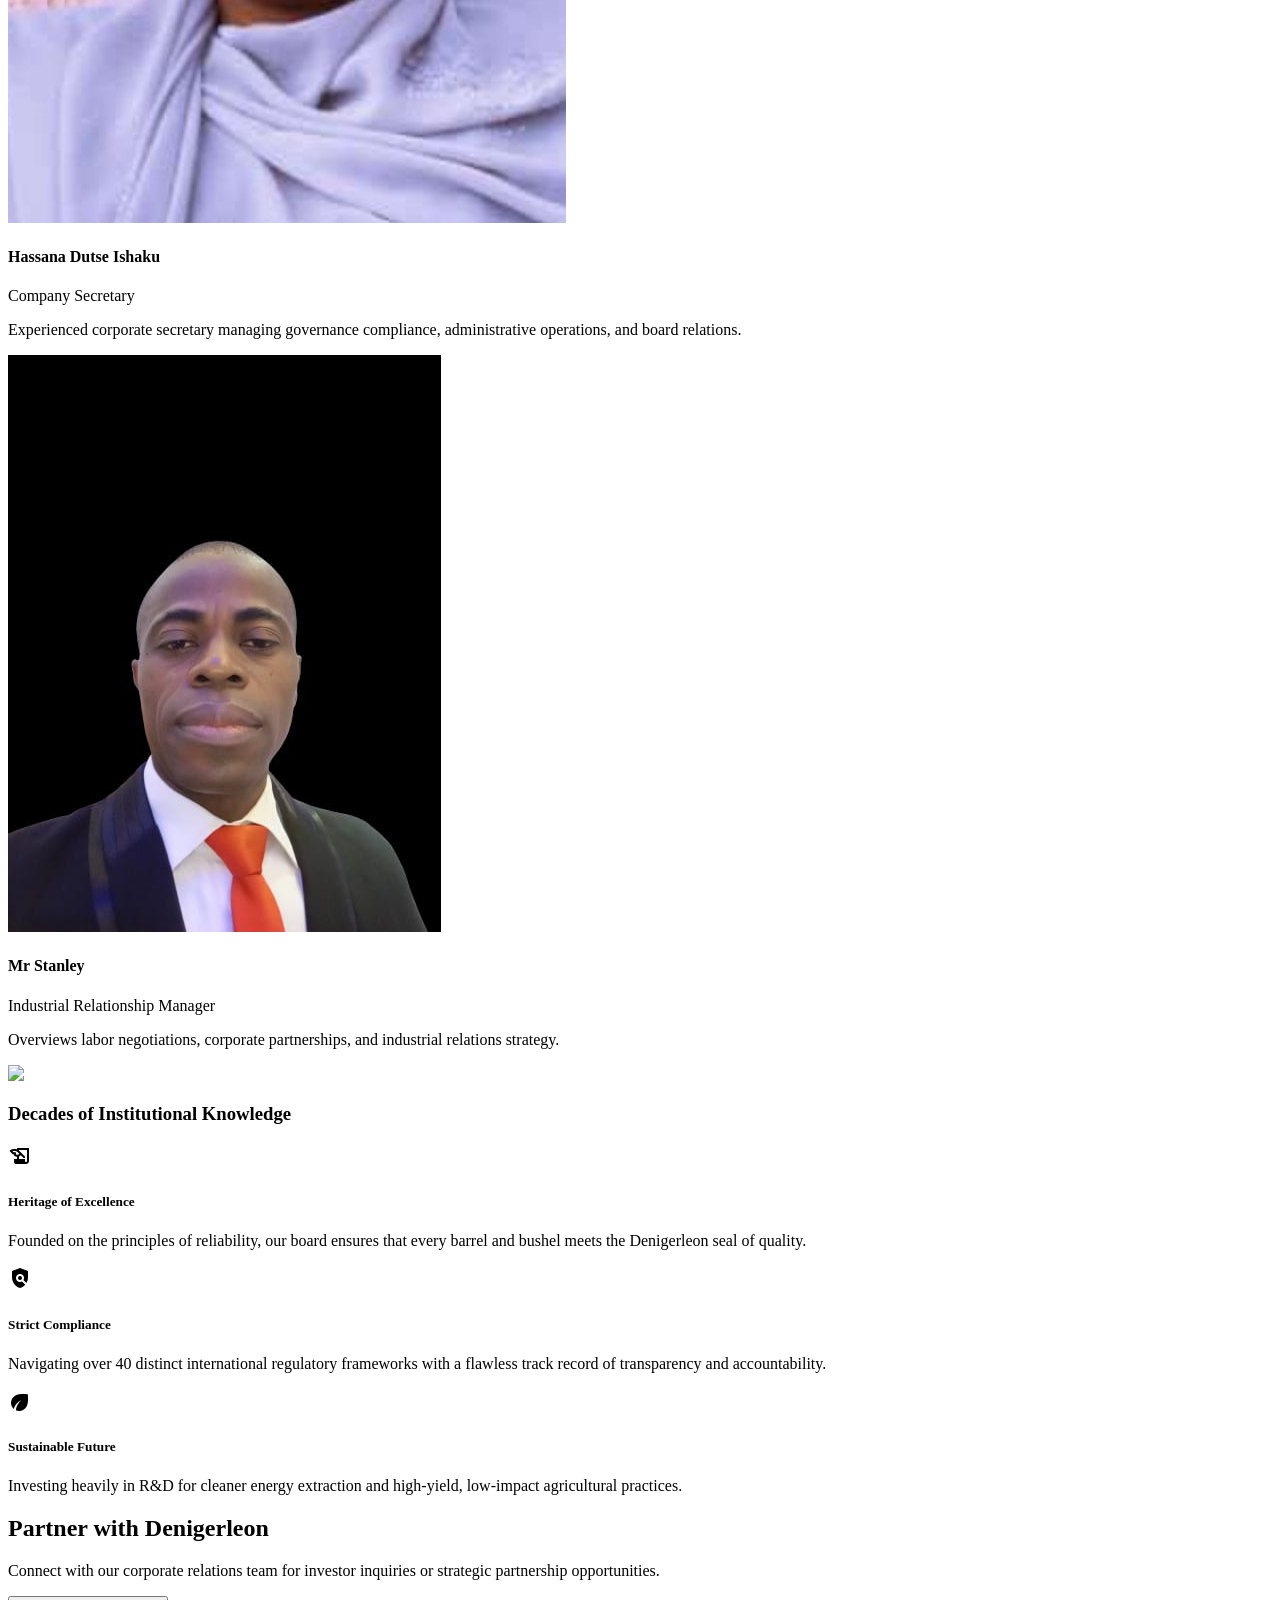
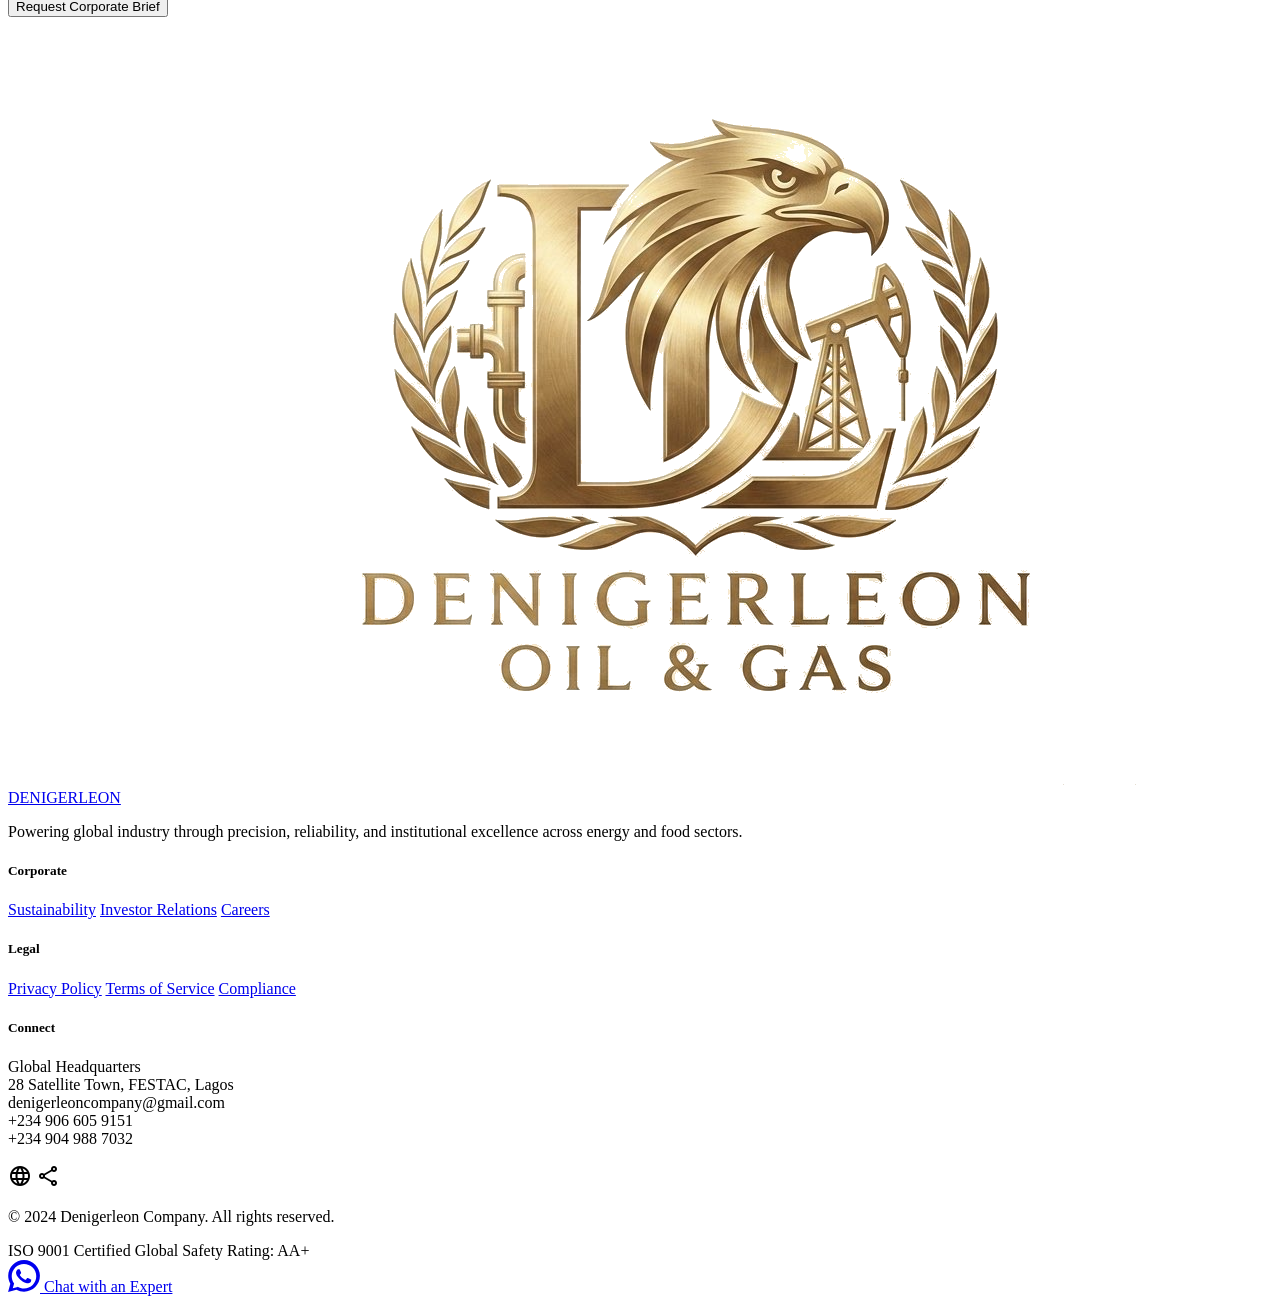
==== commit 51765959: "feat: update site branding by replacing logo assets and adjusting dimensions across all pages" ====
--- a/about.html
+++ b/about.html
@@ -1,7 +1,7 @@
 <!DOCTYPE html>
 
 <html class="light" lang="en"><head>
-<link rel="icon" type="image/jpeg" href="img/logo%20main.jpg?v=1"/>
+<link rel="icon" type="image/png" href="img/logo_transparent.png?v=1"/>
 <meta charset="utf-8"/>
 <meta content="width=device-width, initial-scale=1.0" name="viewport"/>
 <title>Leadership | DENIGERLEON</title>
@@ -124,7 +124,7 @@
 <!-- Top Navigation Bar (Shared Component) -->
 <header class="fixed top-0 w-full z-50 h-20 bg-surface-container-lowest dark:bg-navy-deep shadow-sm transition-all duration-200">
 <div class="container mx-auto max-w-container-max h-full flex justify-between items-center px-4 md:px-8">
-<a href="index.html" class="flex items-center gap-3"><img src="img/logo%20main.jpg" alt="Denigerleon Logo" class="h-10 w-10 object-contain rounded-full border border-gold-accent/20 bg-surface-bright"><div class="flex items-center gap-2"><span class="font-display-lg text-headline-md font-bold text-navy-deep dark:text-surface-bright tracking-tight">DENIGERLEON</span><span class="text-xs font-bold text-gold-accent tracking-widest uppercase border-l border-black/10 dark:border-white/10 pl-2 ml-1 shrink-0">About Us</span></div></a>
+<a href="index.html" class="flex items-center gap-3"><img src="img/logo_transparent.png" alt="Denigerleon Logo" class="h-12 w-auto object-contain"><div class="flex items-center gap-2"><span class="font-display-lg text-headline-md font-bold text-navy-deep dark:text-surface-bright tracking-tight">DENIGERLEON</span><span class="text-xs font-bold text-gold-accent tracking-widest uppercase border-l border-black/10 dark:border-white/10 pl-2 ml-1 shrink-0">About Us</span></div></a>
 <nav class="hidden md:flex items-center gap-8">
   <a class="text-slate-gray dark:text-on-surface-variant hover:text-gold-accent font-label-lg text-label-lg uppercase tracking-wider transition-all duration-200" href="index.html">Home</a>
   <a class="text-gold-accent border-b-2 border-gold-accent pb-1 font-label-lg text-label-lg uppercase tracking-wider transition-all duration-200" href="about.html">About Us</a>
@@ -166,7 +166,7 @@
 <div id="mobile-drawer" class="fixed inset-y-0 right-0 w-full max-w-xs bg-navy-deep/98 backdrop-blur-lg z-[100] flex flex-col justify-between p-6 shadow-2xl transition-transform duration-300 transform translate-x-full md:hidden">
   <!-- Drawer Header -->
   <div class="flex justify-between items-center border-b border-white/10 pb-4">
-    <div class="flex items-center gap-3"><img src="img/logo%20main.jpg" alt="Denigerleon Logo" class="h-10 w-10 object-contain rounded-full border border-gold-accent/20 bg-surface-bright"><span class="font-display-lg text-headline-md font-bold text-surface-bright tracking-tight">DENIGERLEON</span></div>
+    <div class="flex items-center gap-3"><img src="img/logo_transparent.png" alt="Denigerleon Logo" class="h-12 w-auto object-contain rounded"><span class="font-display-lg text-headline-md font-bold text-surface-bright tracking-tight">DENIGERLEON</span></div>
     <button id="mobile-menu-close" class="flex items-center justify-center p-2 text-surface-bright hover:text-gold-accent focus:outline-none transition-colors duration-200" aria-label="Close mobile menu">
       <span class="material-symbols-outlined text-3xl">close</span>
     </button>
@@ -374,7 +374,7 @@
 <!-- Footer (Shared Component) -->
 <footer id="footer" class="w-full py-stack-lg px-margin-mobile md:px-margin-desktop lg:px-64 grid grid-cols-1 md:grid-cols-4 gap-gutter bg-navy-deep">
 <div class="col-span-1 md:col-span-1">
-<div class="flex items-center gap-3"><img src="img/logo%20main.jpg" alt="Denigerleon Logo" class="h-10 w-10 object-contain rounded-full border border-gold-accent/20 bg-surface-bright"><a href="index.html" class="font-headline-md text-headline-md font-bold text-surface-container-lowest mb-6 block">DENIGERLEON</a></div>
+<div class="flex items-center gap-3"><img src="img/logo_transparent.png" alt="Denigerleon Logo" class="h-12 w-auto object-contain rounded"><a href="index.html" class="font-headline-md text-headline-md font-bold text-surface-container-lowest mb-6 block">DENIGERLEON</a></div>
 <p class="text-slate-300 font-body-md mb-6">Powering global industry through precision, reliability, and institutional excellence across energy and food sectors.</p>
 </div>
 <div class="flex flex-col gap-4">
